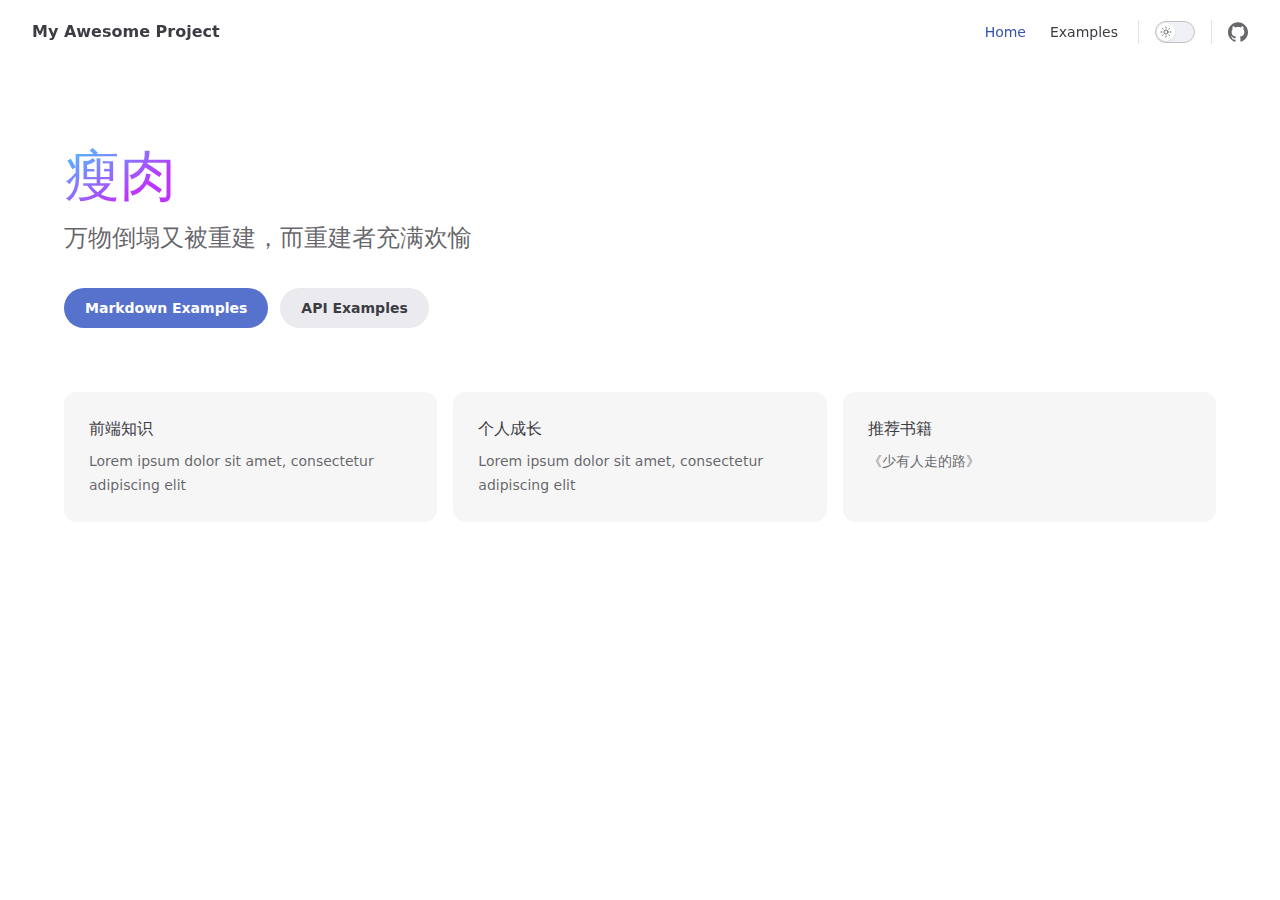
==== index.html @ 4157d7a9 "chore" ====
<!DOCTYPE html>
<html lang="en-US" dir="ltr">
  <head>
    <meta charset="utf-8">
    <meta name="viewport" content="width=device-width,initial-scale=1">
    <title>My Awesome Project</title>
    <meta name="description" content="A VitePress Site">
    <meta name="generator" content="VitePress v1.2.3">
    <link rel="preload stylesheet" href="/assets/style.tY0qKLF-.css" as="style">
    
    <script type="module" src="/assets/app.C9F_lIP5.js"></script>
    <link rel="preload" href="/assets/inter-roman-latin.Di8DUHzh.woff2" as="font" type="font/woff2" crossorigin="">
    <link rel="modulepreload" href="/assets/chunks/framework.BJ4bFU3Q.js">
    <link rel="modulepreload" href="/assets/chunks/theme.CDz6lV_q.js">
    <link rel="modulepreload" href="/assets/index.md.15vMhRlA.lean.js">
    <script id="check-dark-mode">(()=>{const e=localStorage.getItem("vitepress-theme-appearance")||"auto",a=window.matchMedia("(prefers-color-scheme: dark)").matches;(!e||e==="auto"?a:e==="dark")&&document.documentElement.classList.add("dark")})();</script>
    <script id="check-mac-os">document.documentElement.classList.toggle("mac",/Mac|iPhone|iPod|iPad/i.test(navigator.platform));</script>
  </head>
  <body>
    <div id="app"><div class="Layout" data-v-5d98c3a5><!--[--><!--]--><!--[--><span tabindex="-1" data-v-0f60ec36></span><a href="#VPContent" class="VPSkipLink visually-hidden" data-v-0f60ec36> Skip to content </a><!--]--><!----><header class="VPNav" data-v-5d98c3a5 data-v-ae24b3ad><div class="VPNavBar home top" data-v-ae24b3ad data-v-ccf7ddec><div class="wrapper" data-v-ccf7ddec><div class="container" data-v-ccf7ddec><div class="title" data-v-ccf7ddec><div class="VPNavBarTitle" data-v-ccf7ddec data-v-ab179fa1><a class="title" href="/" data-v-ab179fa1><!--[--><!--]--><!----><span data-v-ab179fa1>My Awesome Project</span><!--[--><!--]--></a></div></div><div class="content" data-v-ccf7ddec><div class="content-body" data-v-ccf7ddec><!--[--><!--]--><div class="VPNavBarSearch search" data-v-ccf7ddec><!----></div><nav aria-labelledby="main-nav-aria-label" class="VPNavBarMenu menu" data-v-ccf7ddec data-v-7f418b0f><span id="main-nav-aria-label" class="visually-hidden" data-v-7f418b0f>Main Navigation</span><!--[--><!--[--><a class="VPLink link VPNavBarMenuLink active" href="/" tabindex="0" data-v-7f418b0f data-v-9c663999><!--[--><span data-v-9c663999>Home</span><!--]--></a><!--]--><!--[--><a class="VPLink link VPNavBarMenuLink" href="/markdown-examples.html" tabindex="0" data-v-7f418b0f data-v-9c663999><!--[--><span data-v-9c663999>Examples</span><!--]--></a><!--]--><!--]--></nav><!----><div class="VPNavBarAppearance appearance" data-v-ccf7ddec data-v-e6aabb21><button class="VPSwitch VPSwitchAppearance" type="button" role="switch" title="Switch to dark theme" aria-checked="false" data-v-e6aabb21 data-v-d1f28634 data-v-1d5665e3><span class="check" data-v-1d5665e3><span class="icon" data-v-1d5665e3><!--[--><span class="vpi-sun sun" data-v-d1f28634></span><span class="vpi-moon moon" data-v-d1f28634></span><!--]--></span></span></button></div><div class="VPSocialLinks VPNavBarSocialLinks social-links" data-v-ccf7ddec data-v-0394ad82 data-v-7bc22406><!--[--><a class="VPSocialLink no-icon" href="https://github.com/vuejs/vitepress" aria-label="github" target="_blank" rel="noopener" data-v-7bc22406 data-v-eee4e7cb><span class="vpi-social-github" /></a><!--]--></div><div class="VPFlyout VPNavBarExtra extra" data-v-ccf7ddec data-v-d0bd9dde data-v-b6c34ac9><button type="button" class="button" aria-haspopup="true" aria-expanded="false" aria-label="extra navigation" data-v-b6c34ac9><span class="vpi-more-horizontal icon" data-v-b6c34ac9></span></button><div class="menu" data-v-b6c34ac9><div class="VPMenu" data-v-b6c34ac9 data-v-e7ea1737><!----><!--[--><!--[--><!----><div class="group" data-v-d0bd9dde><div class="item appearance" data-v-d0bd9dde><p class="label" data-v-d0bd9dde>Appearance</p><div class="appearance-action" data-v-d0bd9dde><button class="VPSwitch VPSwitchAppearance" type="button" role="switch" title="Switch to dark theme" aria-checked="false" data-v-d0bd9dde data-v-d1f28634 data-v-1d5665e3><span class="check" data-v-1d5665e3><span class="icon" data-v-1d5665e3><!--[--><span class="vpi-sun sun" data-v-d1f28634></span><span class="vpi-moon moon" data-v-d1f28634></span><!--]--></span></span></button></div></div></div><div class="group" data-v-d0bd9dde><div class="item social-links" data-v-d0bd9dde><div class="VPSocialLinks social-links-list" data-v-d0bd9dde data-v-7bc22406><!--[--><a class="VPSocialLink no-icon" href="https://github.com/vuejs/vitepress" aria-label="github" target="_blank" rel="noopener" data-v-7bc22406 data-v-eee4e7cb><span class="vpi-social-github" /></a><!--]--></div></div></div><!--]--><!--]--></div></div></div><!--[--><!--]--><button type="button" class="VPNavBarHamburger hamburger" aria-label="mobile navigation" aria-expanded="false" aria-controls="VPNavScreen" data-v-ccf7ddec data-v-e5dd9c1c><span class="container" data-v-e5dd9c1c><span class="top" data-v-e5dd9c1c></span><span class="middle" data-v-e5dd9c1c></span><span class="bottom" data-v-e5dd9c1c></span></span></button></div></div></div></div><div class="divider" data-v-ccf7ddec><div class="divider-line" data-v-ccf7ddec></div></div></div><!----></header><!----><!----><div class="VPContent is-home" id="VPContent" data-v-5d98c3a5 data-v-1428d186><div class="VPHome" data-v-1428d186 data-v-686f80a6><!--[--><!--]--><div class="VPHero VPHomeHero" data-v-686f80a6 data-v-303bb580><div class="container" data-v-303bb580><div class="main" data-v-303bb580><!--[--><!--]--><!--[--><h1 class="name" data-v-303bb580><span class="clip" data-v-303bb580>瘦肉</span></h1><!----><p class="tagline" data-v-303bb580>万物倒塌又被重建，而重建者充满欢愉</p><!--]--><!--[--><!--]--><div class="actions" data-v-303bb580><!--[--><div class="action" data-v-303bb580><a class="VPButton medium brand" href="/markdown-examples.html" data-v-303bb580 data-v-cad61b99>Markdown Examples</a></div><div class="action" data-v-303bb580><a class="VPButton medium alt" href="/api-examples.html" data-v-303bb580 data-v-cad61b99>API Examples</a></div><!--]--></div><!--[--><!--]--></div><!----></div></div><!--[--><!--]--><!--[--><!--]--><div class="VPFeatures VPHomeFeatures" data-v-686f80a6 data-v-a6181336><div class="container" data-v-a6181336><div class="items" data-v-a6181336><!--[--><div class="grid-3 item" data-v-a6181336><div class="VPLink no-icon VPFeature" data-v-a6181336 data-v-a3976bdc><!--[--><article class="box" data-v-a3976bdc><!----><h2 class="title" data-v-a3976bdc>前端知识</h2><p class="details" data-v-a3976bdc>Lorem ipsum dolor sit amet, consectetur adipiscing elit</p><!----></article><!--]--></div></div><div class="grid-3 item" data-v-a6181336><div class="VPLink no-icon VPFeature" data-v-a6181336 data-v-a3976bdc><!--[--><article class="box" data-v-a3976bdc><!----><h2 class="title" data-v-a3976bdc>个人成长</h2><p class="details" data-v-a3976bdc>Lorem ipsum dolor sit amet, consectetur adipiscing elit</p><!----></article><!--]--></div></div><div class="grid-3 item" data-v-a6181336><div class="VPLink no-icon VPFeature" data-v-a6181336 data-v-a3976bdc><!--[--><article class="box" data-v-a3976bdc><!----><h2 class="title" data-v-a3976bdc>推荐书籍</h2><p class="details" data-v-a3976bdc>《少有人走的路》</p><!----></article><!--]--></div></div><!--]--></div></div></div><!--[--><!--]--><div class="vp-doc container" style="" data-v-686f80a6 data-v-8e2d4988><!--[--><div style="position:relative;" data-v-686f80a6><div></div></div><!--]--></div></div></div><!----><!--[--><!--]--></div></div>
    <script>window.__VP_HASH_MAP__=JSON.parse("{\"index.md\":\"15vMhRlA\",\"markdown-examples.md\":\"Dee8dric\",\"api-examples.md\":\"D3LwiY7y\"}");window.__VP_SITE_DATA__=JSON.parse("{\"lang\":\"en-US\",\"dir\":\"ltr\",\"title\":\"My Awesome Project\",\"description\":\"A VitePress Site\",\"base\":\"/\",\"head\":[],\"router\":{\"prefetchLinks\":true},\"appearance\":true,\"themeConfig\":{\"nav\":[{\"text\":\"Home\",\"link\":\"/\"},{\"text\":\"Examples\",\"link\":\"/markdown-examples\"}],\"sidebar\":[{\"text\":\"Examples\",\"items\":[{\"text\":\"Markdown Examples\",\"link\":\"/markdown-examples\"},{\"text\":\"Runtime API Examples\",\"link\":\"/api-examples\"}]}],\"socialLinks\":[{\"icon\":\"github\",\"link\":\"https://github.com/vuejs/vitepress\"}]},\"locales\":{},\"scrollOffset\":134,\"cleanUrls\":false}");</script>
    
  </body>
</html>
---- assets/style.tY0qKLF-.css ----
@font-face{font-family:Inter;font-style:normal;font-weight:100 900;font-display:swap;src:url(/assets/inter-roman-cyrillic-ext.BBPuwvHQ.woff2) format("woff2");unicode-range:U+0460-052F,U+1C80-1C88,U+20B4,U+2DE0-2DFF,U+A640-A69F,U+FE2E-FE2F}@font-face{font-family:Inter;font-style:normal;font-weight:100 900;font-display:swap;src:url(/assets/inter-roman-cyrillic.C5lxZ8CY.woff2) format("woff2");unicode-range:U+0301,U+0400-045F,U+0490-0491,U+04B0-04B1,U+2116}@font-face{font-family:Inter;font-style:normal;font-weight:100 900;font-display:swap;src:url(/assets/inter-roman-greek-ext.CqjqNYQ-.woff2) format("woff2");unicode-range:U+1F00-1FFF}@font-face{font-family:Inter;font-style:normal;font-weight:100 900;font-display:swap;src:url(/assets/inter-roman-greek.BBVDIX6e.woff2) format("woff2");unicode-range:U+0370-0377,U+037A-037F,U+0384-038A,U+038C,U+038E-03A1,U+03A3-03FF}@font-face{font-family:Inter;font-style:normal;font-weight:100 900;font-display:swap;src:url(/assets/inter-roman-vietnamese.BjW4sHH5.woff2) format("woff2");unicode-range:U+0102-0103,U+0110-0111,U+0128-0129,U+0168-0169,U+01A0-01A1,U+01AF-01B0,U+0300-0301,U+0303-0304,U+0308-0309,U+0323,U+0329,U+1EA0-1EF9,U+20AB}@font-face{font-family:Inter;font-style:normal;font-weight:100 900;font-display:swap;src:url(/assets/inter-roman-latin-ext.4ZJIpNVo.woff2) format("woff2");unicode-range:U+0100-02AF,U+0304,U+0308,U+0329,U+1E00-1E9F,U+1EF2-1EFF,U+2020,U+20A0-20AB,U+20AD-20C0,U+2113,U+2C60-2C7F,U+A720-A7FF}@font-face{font-family:Inter;font-style:normal;font-weight:100 900;font-display:swap;src:url(/assets/inter-roman-latin.Di8DUHzh.woff2) format("woff2");unicode-range:U+0000-00FF,U+0131,U+0152-0153,U+02BB-02BC,U+02C6,U+02DA,U+02DC,U+0304,U+0308,U+0329,U+2000-206F,U+2074,U+20AC,U+2122,U+2191,U+2193,U+2212,U+2215,U+FEFF,U+FFFD}@font-face{font-family:Inter;font-style:italic;font-weight:100 900;font-display:swap;src:url(/assets/inter-italic-cyrillic-ext.r48I6akx.woff2) format("woff2");unicode-range:U+0460-052F,U+1C80-1C88,U+20B4,U+2DE0-2DFF,U+A640-A69F,U+FE2E-FE2F}@font-face{font-family:Inter;font-style:italic;font-weight:100 900;font-display:swap;src:url(/assets/inter-italic-cyrillic.By2_1cv3.woff2) format("woff2");unicode-range:U+0301,U+0400-045F,U+0490-0491,U+04B0-04B1,U+2116}@font-face{font-family:Inter;font-style:italic;font-weight:100 900;font-display:swap;src:url(/assets/inter-italic-greek-ext.1u6EdAuj.woff2) format("woff2");unicode-range:U+1F00-1FFF}@font-face{font-family:Inter;font-style:italic;font-weight:100 900;font-display:swap;src:url(/assets/inter-italic-greek.DJ8dCoTZ.woff2) format("woff2");unicode-range:U+0370-0377,U+037A-037F,U+0384-038A,U+038C,U+038E-03A1,U+03A3-03FF}@font-face{font-family:Inter;font-style:italic;font-weight:100 900;font-display:swap;src:url(/assets/inter-italic-vietnamese.BSbpV94h.woff2) format("woff2");unicode-range:U+0102-0103,U+0110-0111,U+0128-0129,U+0168-0169,U+01A0-01A1,U+01AF-01B0,U+0300-0301,U+0303-0304,U+0308-0309,U+0323,U+0329,U+1EA0-1EF9,U+20AB}@font-face{font-family:Inter;font-style:italic;font-weight:100 900;font-display:swap;src:url(/assets/inter-italic-latin-ext.CN1xVJS-.woff2) format("woff2");unicode-range:U+0100-02AF,U+0304,U+0308,U+0329,U+1E00-1E9F,U+1EF2-1EFF,U+2020,U+20A0-20AB,U+20AD-20C0,U+2113,U+2C60-2C7F,U+A720-A7FF}@font-face{font-family:Inter;font-style:italic;font-weight:100 900;font-display:swap;src:url(/assets/inter-italic-latin.C2AdPX0b.woff2) format("woff2");unicode-range:U+0000-00FF,U+0131,U+0152-0153,U+02BB-02BC,U+02C6,U+02DA,U+02DC,U+0304,U+0308,U+0329,U+2000-206F,U+2074,U+20AC,U+2122,U+2191,U+2193,U+2212,U+2215,U+FEFF,U+FFFD}@font-face{font-family:Punctuation SC;font-weight:400;src:local("PingFang SC Regular"),local("Noto Sans CJK SC"),local("Microsoft YaHei");unicode-range:U+201C,U+201D,U+2018,U+2019,U+2E3A,U+2014,U+2013,U+2026,U+00B7,U+007E,U+002F}@font-face{font-family:Punctuation SC;font-weight:500;src:local("PingFang SC Medium"),local("Noto Sans CJK SC"),local("Microsoft YaHei");unicode-range:U+201C,U+201D,U+2018,U+2019,U+2E3A,U+2014,U+2013,U+2026,U+00B7,U+007E,U+002F}@font-face{font-family:Punctuation SC;font-weight:600;src:local("PingFang SC Semibold"),local("Noto Sans CJK SC Bold"),local("Microsoft YaHei Bold");unicode-range:U+201C,U+201D,U+2018,U+2019,U+2E3A,U+2014,U+2013,U+2026,U+00B7,U+007E,U+002F}@font-face{font-family:Punctuation SC;font-weight:700;src:local("PingFang SC Semibold"),local("Noto Sans CJK SC Bold"),local("Microsoft YaHei Bold");unicode-range:U+201C,U+201D,U+2018,U+2019,U+2E3A,U+2014,U+2013,U+2026,U+00B7,U+007E,U+002F}:root{--vp-c-white: #ffffff;--vp-c-black: #000000;--vp-c-neutral: var(--vp-c-black);--vp-c-neutral-inverse: var(--vp-c-white)}.dark{--vp-c-neutral: var(--vp-c-white);--vp-c-neutral-inverse: var(--vp-c-black)}:root{--vp-c-gray-1: #dddde3;--vp-c-gray-2: #e4e4e9;--vp-c-gray-3: #ebebef;--vp-c-gray-soft: rgba(142, 150, 170, .14);--vp-c-indigo-1: #3451b2;--vp-c-indigo-2: #3a5ccc;--vp-c-indigo-3: #5672cd;--vp-c-indigo-soft: rgba(100, 108, 255, .14);--vp-c-purple-1: #6f42c1;--vp-c-purple-2: #7e4cc9;--vp-c-purple-3: #8e5cd9;--vp-c-purple-soft: rgba(159, 122, 234, .14);--vp-c-green-1: #18794e;--vp-c-green-2: #299764;--vp-c-green-3: #30a46c;--vp-c-green-soft: rgba(16, 185, 129, .14);--vp-c-yellow-1: #915930;--vp-c-yellow-2: #946300;--vp-c-yellow-3: #9f6a00;--vp-c-yellow-soft: rgba(234, 179, 8, .14);--vp-c-red-1: #b8272c;--vp-c-red-2: #d5393e;--vp-c-red-3: #e0575b;--vp-c-red-soft: rgba(244, 63, 94, .14);--vp-c-sponsor: #db2777}.dark{--vp-c-gray-1: #515c67;--vp-c-gray-2: #414853;--vp-c-gray-3: #32363f;--vp-c-gray-soft: rgba(101, 117, 133, .16);--vp-c-indigo-1: #a8b1ff;--vp-c-indigo-2: #5c73e7;--vp-c-indigo-3: #3e63dd;--vp-c-indigo-soft: rgba(100, 108, 255, .16);--vp-c-purple-1: #c8abfa;--vp-c-purple-2: #a879e6;--vp-c-purple-3: #8e5cd9;--vp-c-purple-soft: rgba(159, 122, 234, .16);--vp-c-green-1: #3dd68c;--vp-c-green-2: #30a46c;--vp-c-green-3: #298459;--vp-c-green-soft: rgba(16, 185, 129, .16);--vp-c-yellow-1: #f9b44e;--vp-c-yellow-2: #da8b17;--vp-c-yellow-3: #a46a0a;--vp-c-yellow-soft: rgba(234, 179, 8, .16);--vp-c-red-1: #f66f81;--vp-c-red-2: #f14158;--vp-c-red-3: #b62a3c;--vp-c-red-soft: rgba(244, 63, 94, .16)}:root{--vp-c-bg: #ffffff;--vp-c-bg-alt: #f6f6f7;--vp-c-bg-elv: #ffffff;--vp-c-bg-soft: #f6f6f7}.dark{--vp-c-bg: #1b1b1f;--vp-c-bg-alt: #161618;--vp-c-bg-elv: #202127;--vp-c-bg-soft: #202127}:root{--vp-c-border: #c2c2c4;--vp-c-divider: #e2e2e3;--vp-c-gutter: #e2e2e3}.dark{--vp-c-border: #3c3f44;--vp-c-divider: #2e2e32;--vp-c-gutter: #000000}:root{--vp-c-text-1: rgba(60, 60, 67);--vp-c-text-2: rgba(60, 60, 67, .78);--vp-c-text-3: rgba(60, 60, 67, .56)}.dark{--vp-c-text-1: rgba(255, 255, 245, .86);--vp-c-text-2: rgba(235, 235, 245, .6);--vp-c-text-3: rgba(235, 235, 245, .38)}:root{--vp-c-default-1: var(--vp-c-gray-1);--vp-c-default-2: var(--vp-c-gray-2);--vp-c-default-3: var(--vp-c-gray-3);--vp-c-default-soft: var(--vp-c-gray-soft);--vp-c-brand-1: var(--vp-c-indigo-1);--vp-c-brand-2: var(--vp-c-indigo-2);--vp-c-brand-3: var(--vp-c-indigo-3);--vp-c-brand-soft: var(--vp-c-indigo-soft);--vp-c-brand: var(--vp-c-brand-1);--vp-c-tip-1: var(--vp-c-brand-1);--vp-c-tip-2: var(--vp-c-brand-2);--vp-c-tip-3: var(--vp-c-brand-3);--vp-c-tip-soft: var(--vp-c-brand-soft);--vp-c-note-1: var(--vp-c-brand-1);--vp-c-note-2: var(--vp-c-brand-2);--vp-c-note-3: var(--vp-c-brand-3);--vp-c-note-soft: var(--vp-c-brand-soft);--vp-c-success-1: var(--vp-c-green-1);--vp-c-success-2: var(--vp-c-green-2);--vp-c-success-3: var(--vp-c-green-3);--vp-c-success-soft: var(--vp-c-green-soft);--vp-c-important-1: var(--vp-c-purple-1);--vp-c-important-2: var(--vp-c-purple-2);--vp-c-important-3: var(--vp-c-purple-3);--vp-c-important-soft: var(--vp-c-purple-soft);--vp-c-warning-1: var(--vp-c-yellow-1);--vp-c-warning-2: var(--vp-c-yellow-2);--vp-c-warning-3: var(--vp-c-yellow-3);--vp-c-warning-soft: var(--vp-c-yellow-soft);--vp-c-danger-1: var(--vp-c-red-1);--vp-c-danger-2: var(--vp-c-red-2);--vp-c-danger-3: var(--vp-c-red-3);--vp-c-danger-soft: var(--vp-c-red-soft);--vp-c-caution-1: var(--vp-c-red-1);--vp-c-caution-2: var(--vp-c-red-2);--vp-c-caution-3: var(--vp-c-red-3);--vp-c-caution-soft: var(--vp-c-red-soft)}:root{--vp-font-family-base: "Inter", ui-sans-serif, system-ui, sans-serif, "Apple Color Emoji", "Segoe UI Emoji", "Segoe UI Symbol", "Noto Color Emoji";--vp-font-family-mono: ui-monospace, "Menlo", "Monaco", "Consolas", "Liberation Mono", "Courier New", monospace;font-optical-sizing:auto}:root:where(:lang(zh)){--vp-font-family-base: "Punctuation SC", "Inter", ui-sans-serif, system-ui, "PingFang SC", "Noto Sans CJK SC", "Noto Sans SC", "Heiti SC", "Microsoft YaHei", "DengXian", sans-serif, "Apple Color Emoji", "Segoe UI Emoji", "Segoe UI Symbol", "Noto Color Emoji"}:root{--vp-shadow-1: 0 1px 2px rgba(0, 0, 0, .04), 0 1px 2px rgba(0, 0, 0, .06);--vp-shadow-2: 0 3px 12px rgba(0, 0, 0, .07), 0 1px 4px rgba(0, 0, 0, .07);--vp-shadow-3: 0 12px 32px rgba(0, 0, 0, .1), 0 2px 6px rgba(0, 0, 0, .08);--vp-shadow-4: 0 14px 44px rgba(0, 0, 0, .12), 0 3px 9px rgba(0, 0, 0, .12);--vp-shadow-5: 0 18px 56px rgba(0, 0, 0, .16), 0 4px 12px rgba(0, 0, 0, .16)}:root{--vp-z-index-footer: 10;--vp-z-index-local-nav: 20;--vp-z-index-nav: 30;--vp-z-index-layout-top: 40;--vp-z-index-backdrop: 50;--vp-z-index-sidebar: 60}@media (min-width: 960px){:root{--vp-z-index-sidebar: 25}}:root{--vp-layout-max-width: 1440px}:root{--vp-header-anchor-symbol: "#"}:root{--vp-code-line-height: 1.7;--vp-code-font-size: .875em;--vp-code-color: var(--vp-c-brand-1);--vp-code-link-color: var(--vp-c-brand-1);--vp-code-link-hover-color: var(--vp-c-brand-2);--vp-code-bg: var(--vp-c-default-soft);--vp-code-block-color: var(--vp-c-text-2);--vp-code-block-bg: var(--vp-c-bg-alt);--vp-code-block-divider-color: var(--vp-c-gutter);--vp-code-lang-color: var(--vp-c-text-3);--vp-code-line-highlight-color: var(--vp-c-default-soft);--vp-code-line-number-color: var(--vp-c-text-3);--vp-code-line-diff-add-color: var(--vp-c-success-soft);--vp-code-line-diff-add-symbol-color: var(--vp-c-success-1);--vp-code-line-diff-remove-color: var(--vp-c-danger-soft);--vp-code-line-diff-remove-symbol-color: var(--vp-c-danger-1);--vp-code-line-warning-color: var(--vp-c-warning-soft);--vp-code-line-error-color: var(--vp-c-danger-soft);--vp-code-copy-code-border-color: var(--vp-c-divider);--vp-code-copy-code-bg: var(--vp-c-bg-soft);--vp-code-copy-code-hover-border-color: var(--vp-c-divider);--vp-code-copy-code-hover-bg: var(--vp-c-bg);--vp-code-copy-code-active-text: var(--vp-c-text-2);--vp-code-copy-copied-text-content: "Copied";--vp-code-tab-divider: var(--vp-code-block-divider-color);--vp-code-tab-text-color: var(--vp-c-text-2);--vp-code-tab-bg: var(--vp-code-block-bg);--vp-code-tab-hover-text-color: var(--vp-c-text-1);--vp-code-tab-active-text-color: var(--vp-c-text-1);--vp-code-tab-active-bar-color: var(--vp-c-brand-1)}:root{--vp-button-brand-border: transparent;--vp-button-brand-text: var(--vp-c-white);--vp-button-brand-bg: var(--vp-c-brand-3);--vp-button-brand-hover-border: transparent;--vp-button-brand-hover-text: var(--vp-c-white);--vp-button-brand-hover-bg: var(--vp-c-brand-2);--vp-button-brand-active-border: transparent;--vp-button-brand-active-text: var(--vp-c-white);--vp-button-brand-active-bg: var(--vp-c-brand-1);--vp-button-alt-border: transparent;--vp-button-alt-text: var(--vp-c-text-1);--vp-button-alt-bg: var(--vp-c-default-3);--vp-button-alt-hover-border: transparent;--vp-button-alt-hover-text: var(--vp-c-text-1);--vp-button-alt-hover-bg: var(--vp-c-default-2);--vp-button-alt-active-border: transparent;--vp-button-alt-active-text: var(--vp-c-text-1);--vp-button-alt-active-bg: var(--vp-c-default-1);--vp-button-sponsor-border: var(--vp-c-text-2);--vp-button-sponsor-text: var(--vp-c-text-2);--vp-button-sponsor-bg: transparent;--vp-button-sponsor-hover-border: var(--vp-c-sponsor);--vp-button-sponsor-hover-text: var(--vp-c-sponsor);--vp-button-sponsor-hover-bg: transparent;--vp-button-sponsor-active-border: var(--vp-c-sponsor);--vp-button-sponsor-active-text: var(--vp-c-sponsor);--vp-button-sponsor-active-bg: transparent}:root{--vp-custom-block-font-size: 14px;--vp-custom-block-code-font-size: 13px;--vp-custom-block-info-border: transparent;--vp-custom-block-info-text: var(--vp-c-text-1);--vp-custom-block-info-bg: var(--vp-c-default-soft);--vp-custom-block-info-code-bg: var(--vp-c-default-soft);--vp-custom-block-note-border: transparent;--vp-custom-block-note-text: var(--vp-c-text-1);--vp-custom-block-note-bg: var(--vp-c-default-soft);--vp-custom-block-note-code-bg: var(--vp-c-default-soft);--vp-custom-block-tip-border: transparent;--vp-custom-block-tip-text: var(--vp-c-text-1);--vp-custom-block-tip-bg: var(--vp-c-tip-soft);--vp-custom-block-tip-code-bg: var(--vp-c-tip-soft);--vp-custom-block-important-border: transparent;--vp-custom-block-important-text: var(--vp-c-text-1);--vp-custom-block-important-bg: var(--vp-c-important-soft);--vp-custom-block-important-code-bg: var(--vp-c-important-soft);--vp-custom-block-warning-border: transparent;--vp-custom-block-warning-text: var(--vp-c-text-1);--vp-custom-block-warning-bg: var(--vp-c-warning-soft);--vp-custom-block-warning-code-bg: var(--vp-c-warning-soft);--vp-custom-block-danger-border: transparent;--vp-custom-block-danger-text: var(--vp-c-text-1);--vp-custom-block-danger-bg: var(--vp-c-danger-soft);--vp-custom-block-danger-code-bg: var(--vp-c-danger-soft);--vp-custom-block-caution-border: transparent;--vp-custom-block-caution-text: var(--vp-c-text-1);--vp-custom-block-caution-bg: var(--vp-c-caution-soft);--vp-custom-block-caution-code-bg: var(--vp-c-caution-soft);--vp-custom-block-details-border: var(--vp-custom-block-info-border);--vp-custom-block-details-text: var(--vp-custom-block-info-text);--vp-custom-block-details-bg: var(--vp-custom-block-info-bg);--vp-custom-block-details-code-bg: var(--vp-custom-block-info-code-bg)}:root{--vp-input-border-color: var(--vp-c-border);--vp-input-bg-color: var(--vp-c-bg-alt);--vp-input-switch-bg-color: var(--vp-c-default-soft)}:root{--vp-nav-height: 64px;--vp-nav-bg-color: var(--vp-c-bg);--vp-nav-screen-bg-color: var(--vp-c-bg);--vp-nav-logo-height: 24px}.hide-nav{--vp-nav-height: 0px}.hide-nav .VPSidebar{--vp-nav-height: 22px}:root{--vp-local-nav-bg-color: var(--vp-c-bg)}:root{--vp-sidebar-width: 272px;--vp-sidebar-bg-color: var(--vp-c-bg-alt)}:root{--vp-backdrop-bg-color: rgba(0, 0, 0, .6)}:root{--vp-home-hero-name-color: var(--vp-c-brand-1);--vp-home-hero-name-background: transparent;--vp-home-hero-image-background-image: none;--vp-home-hero-image-filter: none}:root{--vp-badge-info-border: transparent;--vp-badge-info-text: var(--vp-c-text-2);--vp-badge-info-bg: var(--vp-c-default-soft);--vp-badge-tip-border: transparent;--vp-badge-tip-text: var(--vp-c-tip-1);--vp-badge-tip-bg: var(--vp-c-tip-soft);--vp-badge-warning-border: transparent;--vp-badge-warning-text: var(--vp-c-warning-1);--vp-badge-warning-bg: var(--vp-c-warning-soft);--vp-badge-danger-border: transparent;--vp-badge-danger-text: var(--vp-c-danger-1);--vp-badge-danger-bg: var(--vp-c-danger-soft)}:root{--vp-carbon-ads-text-color: var(--vp-c-text-1);--vp-carbon-ads-poweredby-color: var(--vp-c-text-2);--vp-carbon-ads-bg-color: var(--vp-c-bg-soft);--vp-carbon-ads-hover-text-color: var(--vp-c-brand-1);--vp-carbon-ads-hover-poweredby-color: var(--vp-c-text-1)}:root{--vp-local-search-bg: var(--vp-c-bg);--vp-local-search-result-bg: var(--vp-c-bg);--vp-local-search-result-border: var(--vp-c-divider);--vp-local-search-result-selected-bg: var(--vp-c-bg);--vp-local-search-result-selected-border: var(--vp-c-brand-1);--vp-local-search-highlight-bg: var(--vp-c-brand-1);--vp-local-search-highlight-text: var(--vp-c-neutral-inverse)}@media (prefers-reduced-motion: reduce){*,:before,:after{animation-delay:-1ms!important;animation-duration:1ms!important;animation-iteration-count:1!important;background-attachment:initial!important;scroll-behavior:auto!important;transition-duration:0s!important;transition-delay:0s!important}}*,:before,:after{box-sizing:border-box}html{line-height:1.4;font-size:16px;-webkit-text-size-adjust:100%}html.dark{color-scheme:dark}body{margin:0;width:100%;min-width:320px;min-height:100vh;line-height:24px;font-family:var(--vp-font-family-base);font-size:16px;font-weight:400;color:var(--vp-c-text-1);background-color:var(--vp-c-bg);font-synthesis:style;text-rendering:optimizeLegibility;-webkit-font-smoothing:antialiased;-moz-osx-font-smoothing:grayscale}main{display:block}h1,h2,h3,h4,h5,h6{margin:0;line-height:24px;font-size:16px;font-weight:400}p{margin:0}strong,b{font-weight:600}a,area,button,[role=button],input,label,select,summary,textarea{touch-action:manipulation}a{color:inherit;text-decoration:inherit}ol,ul{list-style:none;margin:0;padding:0}blockquote{margin:0}pre,code,kbd,samp{font-family:var(--vp-font-family-mono)}img,svg,video,canvas,audio,iframe,embed,object{display:block}figure{margin:0}img,video{max-width:100%;height:auto}button,input,optgroup,select,textarea{border:0;padding:0;line-height:inherit;color:inherit}button{padding:0;font-family:inherit;background-color:transparent;background-image:none}button:enabled,[role=button]:enabled{cursor:pointer}button:focus,button:focus-visible{outline:1px dotted;outline:4px auto -webkit-focus-ring-color}button:focus:not(:focus-visible){outline:none!important}input:focus,textarea:focus,select:focus{outline:none}table{border-collapse:collapse}input{background-color:transparent}input:-ms-input-placeholder,textarea:-ms-input-placeholder{color:var(--vp-c-text-3)}input::-ms-input-placeholder,textarea::-ms-input-placeholder{color:var(--vp-c-text-3)}input::placeholder,textarea::placeholder{color:var(--vp-c-text-3)}input::-webkit-outer-spin-button,input::-webkit-inner-spin-button{-webkit-appearance:none;margin:0}input[type=number]{-moz-appearance:textfield}textarea{resize:vertical}select{-webkit-appearance:none}fieldset{margin:0;padding:0}h1,h2,h3,h4,h5,h6,li,p{overflow-wrap:break-word}vite-error-overlay{z-index:9999}mjx-container{overflow-x:auto}mjx-container>svg{display:inline-block;margin:auto}[class^=vpi-],[class*=" vpi-"],.vp-icon{width:1em;height:1em}[class^=vpi-].bg,[class*=" vpi-"].bg,.vp-icon.bg{background-size:100% 100%;background-color:transparent}[class^=vpi-]:not(.bg),[class*=" vpi-"]:not(.bg),.vp-icon:not(.bg){-webkit-mask:var(--icon) no-repeat;mask:var(--icon) no-repeat;-webkit-mask-size:100% 100%;mask-size:100% 100%;background-color:currentColor;color:inherit}.vpi-align-left{--icon: url("data:image/svg+xml,%3Csvg xmlns='http://www.w3.org/2000/svg' fill='none' stroke='currentColor' stroke-linecap='round' stroke-linejoin='round' stroke-width='2' viewBox='0 0 24 24'%3E%3Cpath d='M21 6H3M15 12H3M17 18H3'/%3E%3C/svg%3E")}.vpi-arrow-right,.vpi-arrow-down,.vpi-arrow-left,.vpi-arrow-up{--icon: url("data:image/svg+xml,%3Csvg xmlns='http://www.w3.org/2000/svg' fill='none' stroke='currentColor' stroke-linecap='round' stroke-linejoin='round' stroke-width='2' viewBox='0 0 24 24'%3E%3Cpath d='M5 12h14M12 5l7 7-7 7'/%3E%3C/svg%3E")}.vpi-chevron-right,.vpi-chevron-down,.vpi-chevron-left,.vpi-chevron-up{--icon: url("data:image/svg+xml,%3Csvg xmlns='http://www.w3.org/2000/svg' fill='none' stroke='currentColor' stroke-linecap='round' stroke-linejoin='round' stroke-width='2' viewBox='0 0 24 24'%3E%3Cpath d='m9 18 6-6-6-6'/%3E%3C/svg%3E")}.vpi-chevron-down,.vpi-arrow-down{transform:rotate(90deg)}.vpi-chevron-left,.vpi-arrow-left{transform:rotate(180deg)}.vpi-chevron-up,.vpi-arrow-up{transform:rotate(-90deg)}.vpi-square-pen{--icon: url("data:image/svg+xml,%3Csvg xmlns='http://www.w3.org/2000/svg' fill='none' stroke='currentColor' stroke-linecap='round' stroke-linejoin='round' stroke-width='2' viewBox='0 0 24 24'%3E%3Cpath d='M12 3H5a2 2 0 0 0-2 2v14a2 2 0 0 0 2 2h14a2 2 0 0 0 2-2v-7'/%3E%3Cpath d='M18.375 2.625a2.121 2.121 0 1 1 3 3L12 15l-4 1 1-4Z'/%3E%3C/svg%3E")}.vpi-plus{--icon: url("data:image/svg+xml,%3Csvg xmlns='http://www.w3.org/2000/svg' fill='none' stroke='currentColor' stroke-linecap='round' stroke-linejoin='round' stroke-width='2' viewBox='0 0 24 24'%3E%3Cpath d='M5 12h14M12 5v14'/%3E%3C/svg%3E")}.vpi-sun{--icon: url("data:image/svg+xml,%3Csvg xmlns='http://www.w3.org/2000/svg' fill='none' stroke='currentColor' stroke-linecap='round' stroke-linejoin='round' stroke-width='2' viewBox='0 0 24 24'%3E%3Ccircle cx='12' cy='12' r='4'/%3E%3Cpath d='M12 2v2M12 20v2M4.93 4.93l1.41 1.41M17.66 17.66l1.41 1.41M2 12h2M20 12h2M6.34 17.66l-1.41 1.41M19.07 4.93l-1.41 1.41'/%3E%3C/svg%3E")}.vpi-moon{--icon: url("data:image/svg+xml,%3Csvg xmlns='http://www.w3.org/2000/svg' fill='none' stroke='currentColor' stroke-linecap='round' stroke-linejoin='round' stroke-width='2' viewBox='0 0 24 24'%3E%3Cpath d='M12 3a6 6 0 0 0 9 9 9 9 0 1 1-9-9Z'/%3E%3C/svg%3E")}.vpi-more-horizontal{--icon: url("data:image/svg+xml,%3Csvg xmlns='http://www.w3.org/2000/svg' fill='none' stroke='currentColor' stroke-linecap='round' stroke-linejoin='round' stroke-width='2' viewBox='0 0 24 24'%3E%3Ccircle cx='12' cy='12' r='1'/%3E%3Ccircle cx='19' cy='12' r='1'/%3E%3Ccircle cx='5' cy='12' r='1'/%3E%3C/svg%3E")}.vpi-languages{--icon: url("data:image/svg+xml,%3Csvg xmlns='http://www.w3.org/2000/svg' fill='none' stroke='currentColor' stroke-linecap='round' stroke-linejoin='round' stroke-width='2' viewBox='0 0 24 24'%3E%3Cpath d='m5 8 6 6M4 14l6-6 2-3M2 5h12M7 2h1M22 22l-5-10-5 10M14 18h6'/%3E%3C/svg%3E")}.vpi-heart{--icon: url("data:image/svg+xml,%3Csvg xmlns='http://www.w3.org/2000/svg' fill='none' stroke='currentColor' stroke-linecap='round' stroke-linejoin='round' stroke-width='2' viewBox='0 0 24 24'%3E%3Cpath d='M19 14c1.49-1.46 3-3.21 3-5.5A5.5 5.5 0 0 0 16.5 3c-1.76 0-3 .5-4.5 2-1.5-1.5-2.74-2-4.5-2A5.5 5.5 0 0 0 2 8.5c0 2.3 1.5 4.05 3 5.5l7 7Z'/%3E%3C/svg%3E")}.vpi-search{--icon: url("data:image/svg+xml,%3Csvg xmlns='http://www.w3.org/2000/svg' fill='none' stroke='currentColor' stroke-linecap='round' stroke-linejoin='round' stroke-width='2' viewBox='0 0 24 24'%3E%3Ccircle cx='11' cy='11' r='8'/%3E%3Cpath d='m21 21-4.3-4.3'/%3E%3C/svg%3E")}.vpi-layout-list{--icon: url("data:image/svg+xml,%3Csvg xmlns='http://www.w3.org/2000/svg' fill='none' stroke='currentColor' stroke-linecap='round' stroke-linejoin='round' stroke-width='2' viewBox='0 0 24 24'%3E%3Crect width='7' height='7' x='3' y='3' rx='1'/%3E%3Crect width='7' height='7' x='3' y='14' rx='1'/%3E%3Cpath d='M14 4h7M14 9h7M14 15h7M14 20h7'/%3E%3C/svg%3E")}.vpi-delete{--icon: url("data:image/svg+xml,%3Csvg xmlns='http://www.w3.org/2000/svg' fill='none' stroke='currentColor' stroke-linecap='round' stroke-linejoin='round' stroke-width='2' viewBox='0 0 24 24'%3E%3Cpath d='M20 5H9l-7 7 7 7h11a2 2 0 0 0 2-2V7a2 2 0 0 0-2-2ZM18 9l-6 6M12 9l6 6'/%3E%3C/svg%3E")}.vpi-corner-down-left{--icon: url("data:image/svg+xml,%3Csvg xmlns='http://www.w3.org/2000/svg' fill='none' stroke='currentColor' stroke-linecap='round' stroke-linejoin='round' stroke-width='2' viewBox='0 0 24 24'%3E%3Cpath d='m9 10-5 5 5 5'/%3E%3Cpath d='M20 4v7a4 4 0 0 1-4 4H4'/%3E%3C/svg%3E")}:root{--vp-icon-copy: url("data:image/svg+xml,%3Csvg xmlns='http://www.w3.org/2000/svg' fill='none' stroke='rgba(128,128,128,1)' stroke-linecap='round' stroke-linejoin='round' stroke-width='2' viewBox='0 0 24 24'%3E%3Crect width='8' height='4' x='8' y='2' rx='1' ry='1'/%3E%3Cpath d='M16 4h2a2 2 0 0 1 2 2v14a2 2 0 0 1-2 2H6a2 2 0 0 1-2-2V6a2 2 0 0 1 2-2h2'/%3E%3C/svg%3E");--vp-icon-copied: url("data:image/svg+xml,%3Csvg xmlns='http://www.w3.org/2000/svg' fill='none' stroke='rgba(128,128,128,1)' stroke-linecap='round' stroke-linejoin='round' stroke-width='2' viewBox='0 0 24 24'%3E%3Crect width='8' height='4' x='8' y='2' rx='1' ry='1'/%3E%3Cpath d='M16 4h2a2 2 0 0 1 2 2v14a2 2 0 0 1-2 2H6a2 2 0 0 1-2-2V6a2 2 0 0 1 2-2h2'/%3E%3Cpath d='m9 14 2 2 4-4'/%3E%3C/svg%3E")}.vpi-social-discord{--icon: url("data:image/svg+xml,%3Csvg xmlns='http://www.w3.org/2000/svg' viewBox='0 0 24 24'%3E%3Cpath d='M20.317 4.37a19.791 19.791 0 0 0-4.885-1.515.074.074 0 0 0-.079.037c-.21.375-.444.864-.608 1.25a18.27 18.27 0 0 0-5.487 0 12.64 12.64 0 0 0-.617-1.25.077.077 0 0 0-.079-.037A19.736 19.736 0 0 0 3.677 4.37a.07.07 0 0 0-.032.027C.533 9.046-.32 13.58.099 18.057a.082.082 0 0 0 .031.057 19.9 19.9 0 0 0 5.993 3.03.078.078 0 0 0 .084-.028c.462-.63.874-1.295 1.226-1.994a.076.076 0 0 0-.041-.106 13.107 13.107 0 0 1-1.872-.892.077.077 0 0 1-.008-.128 10.2 10.2 0 0 0 .372-.292.074.074 0 0 1 .077-.01c3.928 1.793 8.18 1.793 12.062 0a.074.074 0 0 1 .078.01c.12.098.246.198.373.292a.077.077 0 0 1-.006.127 12.299 12.299 0 0 1-1.873.892.077.077 0 0 0-.041.107c.36.698.772 1.362 1.225 1.993a.076.076 0 0 0 .084.028 19.839 19.839 0 0 0 6.002-3.03.077.077 0 0 0 .032-.054c.5-5.177-.838-9.674-3.549-13.66a.061.061 0 0 0-.031-.03zM8.02 15.33c-1.183 0-2.157-1.085-2.157-2.419 0-1.333.956-2.419 2.157-2.419 1.21 0 2.176 1.096 2.157 2.42 0 1.333-.956 2.418-2.157 2.418zm7.975 0c-1.183 0-2.157-1.085-2.157-2.419 0-1.333.955-2.419 2.157-2.419 1.21 0 2.176 1.096 2.157 2.42 0 1.333-.946 2.418-2.157 2.418Z'/%3E%3C/svg%3E")}.vpi-social-facebook{--icon: url("data:image/svg+xml,%3Csvg xmlns='http://www.w3.org/2000/svg' viewBox='0 0 24 24'%3E%3Cpath d='M9.101 23.691v-7.98H6.627v-3.667h2.474v-1.58c0-4.085 1.848-5.978 5.858-5.978.401 0 .955.042 1.468.103a8.68 8.68 0 0 1 1.141.195v3.325a8.623 8.623 0 0 0-.653-.036 26.805 26.805 0 0 0-.733-.009c-.707 0-1.259.096-1.675.309a1.686 1.686 0 0 0-.679.622c-.258.42-.374.995-.374 1.752v1.297h3.919l-.386 2.103-.287 1.564h-3.246v8.245C19.396 23.238 24 18.179 24 12.044c0-6.627-5.373-12-12-12s-12 5.373-12 12c0 5.628 3.874 10.35 9.101 11.647Z'/%3E%3C/svg%3E")}.vpi-social-github{--icon: url("data:image/svg+xml,%3Csvg xmlns='http://www.w3.org/2000/svg' viewBox='0 0 24 24'%3E%3Cpath d='M12 .297c-6.63 0-12 5.373-12 12 0 5.303 3.438 9.8 8.205 11.385.6.113.82-.258.82-.577 0-.285-.01-1.04-.015-2.04-3.338.724-4.042-1.61-4.042-1.61C4.422 18.07 3.633 17.7 3.633 17.7c-1.087-.744.084-.729.084-.729 1.205.084 1.838 1.236 1.838 1.236 1.07 1.835 2.809 1.305 3.495.998.108-.776.417-1.305.76-1.605-2.665-.3-5.466-1.332-5.466-5.93 0-1.31.465-2.38 1.235-3.22-.135-.303-.54-1.523.105-3.176 0 0 1.005-.322 3.3 1.23.96-.267 1.98-.399 3-.405 1.02.006 2.04.138 3 .405 2.28-1.552 3.285-1.23 3.285-1.23.645 1.653.24 2.873.12 3.176.765.84 1.23 1.91 1.23 3.22 0 4.61-2.805 5.625-5.475 5.92.42.36.81 1.096.81 2.22 0 1.606-.015 2.896-.015 3.286 0 .315.21.69.825.57C20.565 22.092 24 17.592 24 12.297c0-6.627-5.373-12-12-12'/%3E%3C/svg%3E")}.vpi-social-instagram{--icon: url("data:image/svg+xml,%3Csvg xmlns='http://www.w3.org/2000/svg' viewBox='0 0 24 24'%3E%3Cpath d='M7.03.084c-1.277.06-2.149.264-2.91.563a5.874 5.874 0 0 0-2.124 1.388 5.878 5.878 0 0 0-1.38 2.127C.321 4.926.12 5.8.064 7.076.008 8.354-.005 8.764.001 12.023c.007 3.259.021 3.667.083 4.947.061 1.277.264 2.149.563 2.911.308.789.72 1.457 1.388 2.123a5.872 5.872 0 0 0 2.129 1.38c.763.295 1.636.496 2.913.552 1.278.056 1.689.069 4.947.063 3.257-.007 3.668-.021 4.947-.082 1.28-.06 2.147-.265 2.91-.563a5.881 5.881 0 0 0 2.123-1.388 5.881 5.881 0 0 0 1.38-2.129c.295-.763.496-1.636.551-2.912.056-1.28.07-1.69.063-4.948-.006-3.258-.02-3.667-.081-4.947-.06-1.28-.264-2.148-.564-2.911a5.892 5.892 0 0 0-1.387-2.123 5.857 5.857 0 0 0-2.128-1.38C19.074.322 18.202.12 16.924.066 15.647.009 15.236-.006 11.977 0 8.718.008 8.31.021 7.03.084m.14 21.693c-1.17-.05-1.805-.245-2.228-.408a3.736 3.736 0 0 1-1.382-.895 3.695 3.695 0 0 1-.9-1.378c-.165-.423-.363-1.058-.417-2.228-.06-1.264-.072-1.644-.08-4.848-.006-3.204.006-3.583.061-4.848.05-1.169.246-1.805.408-2.228.216-.561.477-.96.895-1.382a3.705 3.705 0 0 1 1.379-.9c.423-.165 1.057-.361 2.227-.417 1.265-.06 1.644-.072 4.848-.08 3.203-.006 3.583.006 4.85.062 1.168.05 1.804.244 2.227.408.56.216.96.475 1.382.895.421.42.681.817.9 1.378.165.422.362 1.056.417 2.227.06 1.265.074 1.645.08 4.848.005 3.203-.006 3.583-.061 4.848-.051 1.17-.245 1.805-.408 2.23-.216.56-.477.96-.896 1.38a3.705 3.705 0 0 1-1.378.9c-.422.165-1.058.362-2.226.418-1.266.06-1.645.072-4.85.079-3.204.007-3.582-.006-4.848-.06m9.783-16.192a1.44 1.44 0 1 0 1.437-1.442 1.44 1.44 0 0 0-1.437 1.442M5.839 12.012a6.161 6.161 0 1 0 12.323-.024 6.162 6.162 0 0 0-12.323.024M8 12.008A4 4 0 1 1 12.008 16 4 4 0 0 1 8 12.008'/%3E%3C/svg%3E")}.vpi-social-linkedin{--icon: url("data:image/svg+xml,%3Csvg xmlns='http://www.w3.org/2000/svg' viewBox='0 0 24 24'%3E%3Cpath d='M20.447 20.452h-3.554v-5.569c0-1.328-.027-3.037-1.852-3.037-1.853 0-2.136 1.445-2.136 2.939v5.667H9.351V9h3.414v1.561h.046c.477-.9 1.637-1.85 3.37-1.85 3.601 0 4.267 2.37 4.267 5.455v6.286zM5.337 7.433a2.062 2.062 0 0 1-2.063-2.065 2.064 2.064 0 1 1 2.063 2.065zm1.782 13.019H3.555V9h3.564v11.452zM22.225 0H1.771C.792 0 0 .774 0 1.729v20.542C0 23.227.792 24 1.771 24h20.451C23.2 24 24 23.227 24 22.271V1.729C24 .774 23.2 0 22.222 0h.003z'/%3E%3C/svg%3E")}.vpi-social-mastodon{--icon: url("data:image/svg+xml,%3Csvg xmlns='http://www.w3.org/2000/svg' viewBox='0 0 24 24'%3E%3Cpath d='M23.268 5.313c-.35-2.578-2.617-4.61-5.304-5.004C17.51.242 15.792 0 11.813 0h-.03c-3.98 0-4.835.242-5.288.309C3.882.692 1.496 2.518.917 5.127.64 6.412.61 7.837.661 9.143c.074 1.874.088 3.745.26 5.611.118 1.24.325 2.47.62 3.68.55 2.237 2.777 4.098 4.96 4.857 2.336.792 4.849.923 7.256.38.265-.061.527-.132.786-.213.585-.184 1.27-.39 1.774-.753a.057.057 0 0 0 .023-.043v-1.809a.052.052 0 0 0-.02-.041.053.053 0 0 0-.046-.01 20.282 20.282 0 0 1-4.709.545c-2.73 0-3.463-1.284-3.674-1.818a5.593 5.593 0 0 1-.319-1.433.053.053 0 0 1 .066-.054c1.517.363 3.072.546 4.632.546.376 0 .75 0 1.125-.01 1.57-.044 3.224-.124 4.768-.422.038-.008.077-.015.11-.024 2.435-.464 4.753-1.92 4.989-5.604.008-.145.03-1.52.03-1.67.002-.512.167-3.63-.024-5.545zm-3.748 9.195h-2.561V8.29c0-1.309-.55-1.976-1.67-1.976-1.23 0-1.846.79-1.846 2.35v3.403h-2.546V8.663c0-1.56-.617-2.35-1.848-2.35-1.112 0-1.668.668-1.67 1.977v6.218H4.822V8.102c0-1.31.337-2.35 1.011-3.12.696-.77 1.608-1.164 2.74-1.164 1.311 0 2.302.5 2.962 1.498l.638 1.06.638-1.06c.66-.999 1.65-1.498 2.96-1.498 1.13 0 2.043.395 2.74 1.164.675.77 1.012 1.81 1.012 3.12z'/%3E%3C/svg%3E")}.vpi-social-npm{--icon: url("data:image/svg+xml,%3Csvg xmlns='http://www.w3.org/2000/svg' viewBox='0 0 24 24'%3E%3Cpath d='M1.763 0C.786 0 0 .786 0 1.763v20.474C0 23.214.786 24 1.763 24h20.474c.977 0 1.763-.786 1.763-1.763V1.763C24 .786 23.214 0 22.237 0zM5.13 5.323l13.837.019-.009 13.836h-3.464l.01-10.382h-3.456L12.04 19.17H5.113z'/%3E%3C/svg%3E")}.vpi-social-slack{--icon: url("data:image/svg+xml,%3Csvg xmlns='http://www.w3.org/2000/svg' viewBox='0 0 24 24'%3E%3Cpath d='M5.042 15.165a2.528 2.528 0 0 1-2.52 2.523A2.528 2.528 0 0 1 0 15.165a2.527 2.527 0 0 1 2.522-2.52h2.52v2.52zm1.271 0a2.527 2.527 0 0 1 2.521-2.52 2.527 2.527 0 0 1 2.521 2.52v6.313A2.528 2.528 0 0 1 8.834 24a2.528 2.528 0 0 1-2.521-2.522v-6.313zM8.834 5.042a2.528 2.528 0 0 1-2.521-2.52A2.528 2.528 0 0 1 8.834 0a2.528 2.528 0 0 1 2.521 2.522v2.52H8.834zm0 1.271a2.528 2.528 0 0 1 2.521 2.521 2.528 2.528 0 0 1-2.521 2.521H2.522A2.528 2.528 0 0 1 0 8.834a2.528 2.528 0 0 1 2.522-2.521h6.312zm10.122 2.521a2.528 2.528 0 0 1 2.522-2.521A2.528 2.528 0 0 1 24 8.834a2.528 2.528 0 0 1-2.522 2.521h-2.522V8.834zm-1.268 0a2.528 2.528 0 0 1-2.523 2.521 2.527 2.527 0 0 1-2.52-2.521V2.522A2.527 2.527 0 0 1 15.165 0a2.528 2.528 0 0 1 2.523 2.522v6.312zm-2.523 10.122a2.528 2.528 0 0 1 2.523 2.522A2.528 2.528 0 0 1 15.165 24a2.527 2.527 0 0 1-2.52-2.522v-2.522h2.52zm0-1.268a2.527 2.527 0 0 1-2.52-2.523 2.526 2.526 0 0 1 2.52-2.52h6.313A2.527 2.527 0 0 1 24 15.165a2.528 2.528 0 0 1-2.522 2.523h-6.313z'/%3E%3C/svg%3E")}.vpi-social-twitter,.vpi-social-x{--icon: url("data:image/svg+xml,%3Csvg xmlns='http://www.w3.org/2000/svg' viewBox='0 0 24 24'%3E%3Cpath d='M18.901 1.153h3.68l-8.04 9.19L24 22.846h-7.406l-5.8-7.584-6.638 7.584H.474l8.6-9.83L0 1.154h7.594l5.243 6.932ZM17.61 20.644h2.039L6.486 3.24H4.298Z'/%3E%3C/svg%3E")}.vpi-social-youtube{--icon: url("data:image/svg+xml,%3Csvg xmlns='http://www.w3.org/2000/svg' viewBox='0 0 24 24'%3E%3Cpath d='M23.498 6.186a3.016 3.016 0 0 0-2.122-2.136C19.505 3.545 12 3.545 12 3.545s-7.505 0-9.377.505A3.017 3.017 0 0 0 .502 6.186C0 8.07 0 12 0 12s0 3.93.502 5.814a3.016 3.016 0 0 0 2.122 2.136c1.871.505 9.376.505 9.376.505s7.505 0 9.377-.505a3.015 3.015 0 0 0 2.122-2.136C24 15.93 24 12 24 12s0-3.93-.502-5.814zM9.545 15.568V8.432L15.818 12l-6.273 3.568z'/%3E%3C/svg%3E")}.visually-hidden{position:absolute;width:1px;height:1px;white-space:nowrap;clip:rect(0 0 0 0);clip-path:inset(50%);overflow:hidden}.custom-block{border:1px solid transparent;border-radius:8px;padding:16px 16px 8px;line-height:24px;font-size:var(--vp-custom-block-font-size);color:var(--vp-c-text-2)}.custom-block.info{border-color:var(--vp-custom-block-info-border);color:var(--vp-custom-block-info-text);background-color:var(--vp-custom-block-info-bg)}.custom-block.info a,.custom-block.info code{color:var(--vp-c-brand-1)}.custom-block.info a:hover,.custom-block.info a:hover>code{color:var(--vp-c-brand-2)}.custom-block.info code{background-color:var(--vp-custom-block-info-code-bg)}.custom-block.note{border-color:var(--vp-custom-block-note-border);color:var(--vp-custom-block-note-text);background-color:var(--vp-custom-block-note-bg)}.custom-block.note a,.custom-block.note code{color:var(--vp-c-brand-1)}.custom-block.note a:hover,.custom-block.note a:hover>code{color:var(--vp-c-brand-2)}.custom-block.note code{background-color:var(--vp-custom-block-note-code-bg)}.custom-block.tip{border-color:var(--vp-custom-block-tip-border);color:var(--vp-custom-block-tip-text);background-color:var(--vp-custom-block-tip-bg)}.custom-block.tip a,.custom-block.tip code{color:var(--vp-c-tip-1)}.custom-block.tip a:hover,.custom-block.tip a:hover>code{color:var(--vp-c-tip-2)}.custom-block.tip code{background-color:var(--vp-custom-block-tip-code-bg)}.custom-block.important{border-color:var(--vp-custom-block-important-border);color:var(--vp-custom-block-important-text);background-color:var(--vp-custom-block-important-bg)}.custom-block.important a,.custom-block.important code{color:var(--vp-c-important-1)}.custom-block.important a:hover,.custom-block.important a:hover>code{color:var(--vp-c-important-2)}.custom-block.important code{background-color:var(--vp-custom-block-important-code-bg)}.custom-block.warning{border-color:var(--vp-custom-block-warning-border);color:var(--vp-custom-block-warning-text);background-color:var(--vp-custom-block-warning-bg)}.custom-block.warning a,.custom-block.warning code{color:var(--vp-c-warning-1)}.custom-block.warning a:hover,.custom-block.warning a:hover>code{color:var(--vp-c-warning-2)}.custom-block.warning code{background-color:var(--vp-custom-block-warning-code-bg)}.custom-block.danger{border-color:var(--vp-custom-block-danger-border);color:var(--vp-custom-block-danger-text);background-color:var(--vp-custom-block-danger-bg)}.custom-block.danger a,.custom-block.danger code{color:var(--vp-c-danger-1)}.custom-block.danger a:hover,.custom-block.danger a:hover>code{color:var(--vp-c-danger-2)}.custom-block.danger code{background-color:var(--vp-custom-block-danger-code-bg)}.custom-block.caution{border-color:var(--vp-custom-block-caution-border);color:var(--vp-custom-block-caution-text);background-color:var(--vp-custom-block-caution-bg)}.custom-block.caution a,.custom-block.caution code{color:var(--vp-c-caution-1)}.custom-block.caution a:hover,.custom-block.caution a:hover>code{color:var(--vp-c-caution-2)}.custom-block.caution code{background-color:var(--vp-custom-block-caution-code-bg)}.custom-block.details{border-color:var(--vp-custom-block-details-border);color:var(--vp-custom-block-details-text);background-color:var(--vp-custom-block-details-bg)}.custom-block.details a{color:var(--vp-c-brand-1)}.custom-block.details a:hover,.custom-block.details a:hover>code{color:var(--vp-c-brand-2)}.custom-block.details code{background-color:var(--vp-custom-block-details-code-bg)}.custom-block-title{font-weight:600}.custom-block p+p{margin:8px 0}.custom-block.details summary{margin:0 0 8px;font-weight:700;cursor:pointer;-webkit-user-select:none;user-select:none}.custom-block.details summary+p{margin:8px 0}.custom-block a{color:inherit;font-weight:600;text-decoration:underline;text-underline-offset:2px;transition:opacity .25s}.custom-block a:hover{opacity:.75}.custom-block code{font-size:var(--vp-custom-block-code-font-size)}.custom-block.custom-block th,.custom-block.custom-block blockquote>p{font-size:var(--vp-custom-block-font-size);color:inherit}.dark .vp-code span{color:var(--shiki-dark, inherit)}html:not(.dark) .vp-code span{color:var(--shiki-light, inherit)}.vp-code-group{margin-top:16px}.vp-code-group .tabs{position:relative;display:flex;margin-right:-24px;margin-left:-24px;padding:0 12px;background-color:var(--vp-code-tab-bg);overflow-x:auto;overflow-y:hidden;box-shadow:inset 0 -1px var(--vp-code-tab-divider)}@media (min-width: 640px){.vp-code-group .tabs{margin-right:0;margin-left:0;border-radius:8px 8px 0 0}}.vp-code-group .tabs input{position:fixed;opacity:0;pointer-events:none}.vp-code-group .tabs label{position:relative;display:inline-block;border-bottom:1px solid transparent;padding:0 12px;line-height:48px;font-size:14px;font-weight:500;color:var(--vp-code-tab-text-color);white-space:nowrap;cursor:pointer;transition:color .25s}.vp-code-group .tabs label:after{position:absolute;right:8px;bottom:-1px;left:8px;z-index:1;height:2px;border-radius:2px;content:"";background-color:transparent;transition:background-color .25s}.vp-code-group label:hover{color:var(--vp-code-tab-hover-text-color)}.vp-code-group input:checked+label{color:var(--vp-code-tab-active-text-color)}.vp-code-group input:checked+label:after{background-color:var(--vp-code-tab-active-bar-color)}.vp-code-group div[class*=language-],.vp-block{display:none;margin-top:0!important;border-top-left-radius:0!important;border-top-right-radius:0!important}.vp-code-group div[class*=language-].active,.vp-block.active{display:block}.vp-block{padding:20px 24px}.vp-doc h1,.vp-doc h2,.vp-doc h3,.vp-doc h4,.vp-doc h5,.vp-doc h6{position:relative;font-weight:600;outline:none}.vp-doc h1{letter-spacing:-.02em;line-height:40px;font-size:28px}.vp-doc h2{margin:48px 0 16px;border-top:1px solid var(--vp-c-divider);padding-top:24px;letter-spacing:-.02em;line-height:32px;font-size:24px}.vp-doc h3{margin:32px 0 0;letter-spacing:-.01em;line-height:28px;font-size:20px}.vp-doc .header-anchor{position:absolute;top:0;left:0;margin-left:-.87em;font-weight:500;-webkit-user-select:none;user-select:none;opacity:0;text-decoration:none;transition:color .25s,opacity .25s}.vp-doc .header-anchor:before{content:var(--vp-header-anchor-symbol)}.vp-doc h1:hover .header-anchor,.vp-doc h1 .header-anchor:focus,.vp-doc h2:hover .header-anchor,.vp-doc h2 .header-anchor:focus,.vp-doc h3:hover .header-anchor,.vp-doc h3 .header-anchor:focus,.vp-doc h4:hover .header-anchor,.vp-doc h4 .header-anchor:focus,.vp-doc h5:hover .header-anchor,.vp-doc h5 .header-anchor:focus,.vp-doc h6:hover .header-anchor,.vp-doc h6 .header-anchor:focus{opacity:1}@media (min-width: 768px){.vp-doc h1{letter-spacing:-.02em;line-height:40px;font-size:32px}}.vp-doc h2 .header-anchor{top:24px}.vp-doc p,.vp-doc summary{margin:16px 0}.vp-doc p{line-height:28px}.vp-doc blockquote{margin:16px 0;border-left:2px solid var(--vp-c-divider);padding-left:16px;transition:border-color .5s}.vp-doc blockquote>p{margin:0;font-size:16px;color:var(--vp-c-text-2);transition:color .5s}.vp-doc a{font-weight:500;color:var(--vp-c-brand-1);text-decoration:underline;text-underline-offset:2px;transition:color .25s,opacity .25s}.vp-doc a:hover{color:var(--vp-c-brand-2)}.vp-doc strong{font-weight:600}.vp-doc ul,.vp-doc ol{padding-left:1.25rem;margin:16px 0}.vp-doc ul{list-style:disc}.vp-doc ol{list-style:decimal}.vp-doc li+li{margin-top:8px}.vp-doc li>ol,.vp-doc li>ul{margin:8px 0 0}.vp-doc table{display:block;border-collapse:collapse;margin:20px 0;overflow-x:auto}.vp-doc tr{background-color:var(--vp-c-bg);border-top:1px solid var(--vp-c-divider);transition:background-color .5s}.vp-doc tr:nth-child(2n){background-color:var(--vp-c-bg-soft)}.vp-doc th,.vp-doc td{border:1px solid var(--vp-c-divider);padding:8px 16px}.vp-doc th{text-align:left;font-size:14px;font-weight:600;color:var(--vp-c-text-2);background-color:var(--vp-c-bg-soft)}.vp-doc td{font-size:14px}.vp-doc hr{margin:16px 0;border:none;border-top:1px solid var(--vp-c-divider)}.vp-doc .custom-block{margin:16px 0}.vp-doc .custom-block p{margin:8px 0;line-height:24px}.vp-doc .custom-block p:first-child{margin:0}.vp-doc .custom-block div[class*=language-]{margin:8px 0;border-radius:8px}.vp-doc .custom-block div[class*=language-] code{font-weight:400;background-color:transparent}.vp-doc .custom-block .vp-code-group .tabs{margin:0;border-radius:8px 8px 0 0}.vp-doc :not(pre,h1,h2,h3,h4,h5,h6)>code{font-size:var(--vp-code-font-size);color:var(--vp-code-color)}.vp-doc :not(pre)>code{border-radius:4px;padding:3px 6px;background-color:var(--vp-code-bg);transition:color .25s,background-color .5s}.vp-doc a>code{color:var(--vp-code-link-color)}.vp-doc a:hover>code{color:var(--vp-code-link-hover-color)}.vp-doc h1>code,.vp-doc h2>code,.vp-doc h3>code{font-size:.9em}.vp-doc div[class*=language-],.vp-block{position:relative;margin:16px -24px;background-color:var(--vp-code-block-bg);overflow-x:auto;transition:background-color .5s}@media (min-width: 640px){.vp-doc div[class*=language-],.vp-block{border-radius:8px;margin:16px 0}}@media (max-width: 639px){.vp-doc li div[class*=language-]{border-radius:8px 0 0 8px}}.vp-doc div[class*=language-]+div[class*=language-],.vp-doc div[class$=-api]+div[class*=language-],.vp-doc div[class*=language-]+div[class$=-api]>div[class*=language-]{margin-top:-8px}.vp-doc [class*=language-] pre,.vp-doc [class*=language-] code{direction:ltr;text-align:left;white-space:pre;word-spacing:normal;word-break:normal;word-wrap:normal;-moz-tab-size:4;-o-tab-size:4;tab-size:4;-webkit-hyphens:none;-moz-hyphens:none;-ms-hyphens:none;hyphens:none}.vp-doc [class*=language-] pre{position:relative;z-index:1;margin:0;padding:20px 0;background:transparent;overflow-x:auto}.vp-doc [class*=language-] code{display:block;padding:0 24px;width:fit-content;min-width:100%;line-height:var(--vp-code-line-height);font-size:var(--vp-code-font-size);color:var(--vp-code-block-color);transition:color .5s}.vp-doc [class*=language-] code .highlighted{background-color:var(--vp-code-line-highlight-color);transition:background-color .5s;margin:0 -24px;padding:0 24px;width:calc(100% + 48px);display:inline-block}.vp-doc [class*=language-] code .highlighted.error{background-color:var(--vp-code-line-error-color)}.vp-doc [class*=language-] code .highlighted.warning{background-color:var(--vp-code-line-warning-color)}.vp-doc [class*=language-] code .diff{transition:background-color .5s;margin:0 -24px;padding:0 24px;width:calc(100% + 48px);display:inline-block}.vp-doc [class*=language-] code .diff:before{position:absolute;left:10px}.vp-doc [class*=language-] .has-focused-lines .line:not(.has-focus){filter:blur(.095rem);opacity:.4;transition:filter .35s,opacity .35s}.vp-doc [class*=language-] .has-focused-lines .line:not(.has-focus){opacity:.7;transition:filter .35s,opacity .35s}.vp-doc [class*=language-]:hover .has-focused-lines .line:not(.has-focus){filter:blur(0);opacity:1}.vp-doc [class*=language-] code .diff.remove{background-color:var(--vp-code-line-diff-remove-color);opacity:.7}.vp-doc [class*=language-] code .diff.remove:before{content:"-";color:var(--vp-code-line-diff-remove-symbol-color)}.vp-doc [class*=language-] code .diff.add{background-color:var(--vp-code-line-diff-add-color)}.vp-doc [class*=language-] code .diff.add:before{content:"+";color:var(--vp-code-line-diff-add-symbol-color)}.vp-doc div[class*=language-].line-numbers-mode{padding-left:32px}.vp-doc .line-numbers-wrapper{position:absolute;top:0;bottom:0;left:0;z-index:3;border-right:1px solid var(--vp-code-block-divider-color);padding-top:20px;width:32px;text-align:center;font-family:var(--vp-font-family-mono);line-height:var(--vp-code-line-height);font-size:var(--vp-code-font-size);color:var(--vp-code-line-number-color);transition:border-color .5s,color .5s}.vp-doc [class*=language-]>button.copy{direction:ltr;position:absolute;top:12px;right:12px;z-index:3;border:1px solid var(--vp-code-copy-code-border-color);border-radius:4px;width:40px;height:40px;background-color:var(--vp-code-copy-code-bg);opacity:0;cursor:pointer;background-image:var(--vp-icon-copy);background-position:50%;background-size:20px;background-repeat:no-repeat;transition:border-color .25s,background-color .25s,opacity .25s}.vp-doc [class*=language-]:hover>button.copy,.vp-doc [class*=language-]>button.copy:focus{opacity:1}.vp-doc [class*=language-]>button.copy:hover,.vp-doc [class*=language-]>button.copy.copied{border-color:var(--vp-code-copy-code-hover-border-color);background-color:var(--vp-code-copy-code-hover-bg)}.vp-doc [class*=language-]>button.copy.copied,.vp-doc [class*=language-]>button.copy:hover.copied{border-radius:0 4px 4px 0;background-color:var(--vp-code-copy-code-hover-bg);background-image:var(--vp-icon-copied)}.vp-doc [class*=language-]>button.copy.copied:before,.vp-doc [class*=language-]>button.copy:hover.copied:before{position:relative;top:-1px;transform:translate(calc(-100% - 1px));display:flex;justify-content:center;align-items:center;border:1px solid var(--vp-code-copy-code-hover-border-color);border-right:0;border-radius:4px 0 0 4px;padding:0 10px;width:fit-content;height:40px;text-align:center;font-size:12px;font-weight:500;color:var(--vp-code-copy-code-active-text);background-color:var(--vp-code-copy-code-hover-bg);white-space:nowrap;content:var(--vp-code-copy-copied-text-content)}.vp-doc [class*=language-]>span.lang{position:absolute;top:2px;right:8px;z-index:2;font-size:12px;font-weight:500;color:var(--vp-code-lang-color);transition:color .4s,opacity .4s}.vp-doc [class*=language-]:hover>button.copy+span.lang,.vp-doc [class*=language-]>button.copy:focus+span.lang{opacity:0}.vp-doc .VPTeamMembers{margin-top:24px}.vp-doc .VPTeamMembers.small.count-1 .container{margin:0!important;max-width:calc((100% - 24px)/2)!important}.vp-doc .VPTeamMembers.small.count-2 .container,.vp-doc .VPTeamMembers.small.count-3 .container{max-width:100%!important}.vp-doc .VPTeamMembers.medium.count-1 .container{margin:0!important;max-width:calc((100% - 24px)/2)!important}:is(.vp-external-link-icon,.vp-doc a[href*="://"],.vp-doc a[target=_blank]):not(.no-icon):after{display:inline-block;margin-top:-1px;margin-left:4px;width:11px;height:11px;background:currentColor;color:var(--vp-c-text-3);flex-shrink:0;--icon: url("data:image/svg+xml, %3Csvg xmlns='http://www.w3.org/2000/svg' viewBox='0 0 24 24' %3E%3Cpath d='M0 0h24v24H0V0z' fill='none' /%3E%3Cpath d='M9 5v2h6.59L4 18.59 5.41 20 17 8.41V15h2V5H9z' /%3E%3C/svg%3E");-webkit-mask-image:var(--icon);mask-image:var(--icon)}.vp-external-link-icon:after{content:""}.external-link-icon-enabled :is(.vp-doc a[href*="://"],.vp-doc a[target=_blank]):after{content:"";color:currentColor}.vp-sponsor{border-radius:16px;overflow:hidden}.vp-sponsor.aside{border-radius:12px}.vp-sponsor-section+.vp-sponsor-section{margin-top:4px}.vp-sponsor-tier{margin:0 0 4px!important;text-align:center;letter-spacing:1px!important;line-height:24px;width:100%;font-weight:600;color:var(--vp-c-text-2);background-color:var(--vp-c-bg-soft)}.vp-sponsor.normal .vp-sponsor-tier{padding:13px 0 11px;font-size:14px}.vp-sponsor.aside .vp-sponsor-tier{padding:9px 0 7px;font-size:12px}.vp-sponsor-grid+.vp-sponsor-tier{margin-top:4px}.vp-sponsor-grid{display:flex;flex-wrap:wrap;gap:4px}.vp-sponsor-grid.xmini .vp-sponsor-grid-link{height:64px}.vp-sponsor-grid.xmini .vp-sponsor-grid-image{max-width:64px;max-height:22px}.vp-sponsor-grid.mini .vp-sponsor-grid-link{height:72px}.vp-sponsor-grid.mini .vp-sponsor-grid-image{max-width:96px;max-height:24px}.vp-sponsor-grid.small .vp-sponsor-grid-link{height:96px}.vp-sponsor-grid.small .vp-sponsor-grid-image{max-width:96px;max-height:24px}.vp-sponsor-grid.medium .vp-sponsor-grid-link{height:112px}.vp-sponsor-grid.medium .vp-sponsor-grid-image{max-width:120px;max-height:36px}.vp-sponsor-grid.big .vp-sponsor-grid-link{height:184px}.vp-sponsor-grid.big .vp-sponsor-grid-image{max-width:192px;max-height:56px}.vp-sponsor-grid[data-vp-grid="2"] .vp-sponsor-grid-item{width:calc((100% - 4px)/2)}.vp-sponsor-grid[data-vp-grid="3"] .vp-sponsor-grid-item{width:calc((100% - 4px * 2) / 3)}.vp-sponsor-grid[data-vp-grid="4"] .vp-sponsor-grid-item{width:calc((100% - 12px)/4)}.vp-sponsor-grid[data-vp-grid="5"] .vp-sponsor-grid-item{width:calc((100% - 16px)/5)}.vp-sponsor-grid[data-vp-grid="6"] .vp-sponsor-grid-item{width:calc((100% - 4px * 5) / 6)}.vp-sponsor-grid-item{flex-shrink:0;width:100%;background-color:var(--vp-c-bg-soft);transition:background-color .25s}.vp-sponsor-grid-item:hover{background-color:var(--vp-c-default-soft)}.vp-sponsor-grid-item:hover .vp-sponsor-grid-image{filter:grayscale(0) invert(0)}.vp-sponsor-grid-item.empty:hover{background-color:var(--vp-c-bg-soft)}.dark .vp-sponsor-grid-item:hover{background-color:var(--vp-c-white)}.dark .vp-sponsor-grid-item.empty:hover{background-color:var(--vp-c-bg-soft)}.vp-sponsor-grid-link{display:flex}.vp-sponsor-grid-box{display:flex;justify-content:center;align-items:center;width:100%}.vp-sponsor-grid-image{max-width:100%;filter:grayscale(1);transition:filter .25s}.dark .vp-sponsor-grid-image{filter:grayscale(1) invert(1)}.VPBadge{display:inline-block;margin-left:2px;border:1px solid transparent;border-radius:12px;padding:0 10px;line-height:22px;font-size:12px;font-weight:500;transform:translateY(-2px)}.VPBadge.small{padding:0 6px;line-height:18px;font-size:10px;transform:translateY(-8px)}.VPDocFooter .VPBadge{display:none}.vp-doc h1>.VPBadge{margin-top:4px;vertical-align:top}.vp-doc h2>.VPBadge{margin-top:3px;padding:0 8px;vertical-align:top}.vp-doc h3>.VPBadge{vertical-align:middle}.vp-doc h4>.VPBadge,.vp-doc h5>.VPBadge,.vp-doc h6>.VPBadge{vertical-align:middle;line-height:18px}.VPBadge.info{border-color:var(--vp-badge-info-border);color:var(--vp-badge-info-text);background-color:var(--vp-badge-info-bg)}.VPBadge.tip{border-color:var(--vp-badge-tip-border);color:var(--vp-badge-tip-text);background-color:var(--vp-badge-tip-bg)}.VPBadge.warning{border-color:var(--vp-badge-warning-border);color:var(--vp-badge-warning-text);background-color:var(--vp-badge-warning-bg)}.VPBadge.danger{border-color:var(--vp-badge-danger-border);color:var(--vp-badge-danger-text);background-color:var(--vp-badge-danger-bg)}.VPBackdrop[data-v-c79a1216]{position:fixed;top:0;right:0;bottom:0;left:0;z-index:var(--vp-z-index-backdrop);background:var(--vp-backdrop-bg-color);transition:opacity .5s}.VPBackdrop.fade-enter-from[data-v-c79a1216],.VPBackdrop.fade-leave-to[data-v-c79a1216]{opacity:0}.VPBackdrop.fade-leave-active[data-v-c79a1216]{transition-duration:.25s}@media (min-width: 1280px){.VPBackdrop[data-v-c79a1216]{display:none}}.NotFound[data-v-d6be1790]{padding:64px 24px 96px;text-align:center}@media (min-width: 768px){.NotFound[data-v-d6be1790]{padding:96px 32px 168px}}.code[data-v-d6be1790]{line-height:64px;font-size:64px;font-weight:600}.title[data-v-d6be1790]{padding-top:12px;letter-spacing:2px;line-height:20px;font-size:20px;font-weight:700}.divider[data-v-d6be1790]{margin:24px auto 18px;width:64px;height:1px;background-color:var(--vp-c-divider)}.quote[data-v-d6be1790]{margin:0 auto;max-width:256px;font-size:14px;font-weight:500;color:var(--vp-c-text-2)}.action[data-v-d6be1790]{padding-top:20px}.link[data-v-d6be1790]{display:inline-block;border:1px solid var(--vp-c-brand-1);border-radius:16px;padding:3px 16px;font-size:14px;font-weight:500;color:var(--vp-c-brand-1);transition:border-color .25s,color .25s}.link[data-v-d6be1790]:hover{border-color:var(--vp-c-brand-2);color:var(--vp-c-brand-2)}.root[data-v-b933a997]{position:relative;z-index:1}.nested[data-v-b933a997]{padding-right:16px;padding-left:16px}.outline-link[data-v-b933a997]{display:block;line-height:32px;font-size:14px;font-weight:400;color:var(--vp-c-text-2);white-space:nowrap;overflow:hidden;text-overflow:ellipsis;transition:color .5s}.outline-link[data-v-b933a997]:hover,.outline-link.active[data-v-b933a997]{color:var(--vp-c-text-1);transition:color .25s}.outline-link.nested[data-v-b933a997]{padding-left:13px}.VPDocAsideOutline[data-v-a5bbad30]{display:none}.VPDocAsideOutline.has-outline[data-v-a5bbad30]{display:block}.content[data-v-a5bbad30]{position:relative;border-left:1px solid var(--vp-c-divider);padding-left:16px;font-size:13px;font-weight:500}.outline-marker[data-v-a5bbad30]{position:absolute;top:32px;left:-1px;z-index:0;opacity:0;width:2px;border-radius:2px;height:18px;background-color:var(--vp-c-brand-1);transition:top .25s cubic-bezier(0,1,.5,1),background-color .5s,opacity .25s}.outline-title[data-v-a5bbad30]{line-height:32px;font-size:14px;font-weight:600}.VPDocAside[data-v-3f215769]{display:flex;flex-direction:column;flex-grow:1}.spacer[data-v-3f215769]{flex-grow:1}.VPDocAside[data-v-3f215769] .spacer+.VPDocAsideSponsors,.VPDocAside[data-v-3f215769] .spacer+.VPDocAsideCarbonAds{margin-top:24px}.VPDocAside[data-v-3f215769] .VPDocAsideSponsors+.VPDocAsideCarbonAds{margin-top:16px}.VPLastUpdated[data-v-7e05ebdb]{line-height:24px;font-size:14px;font-weight:500;color:var(--vp-c-text-2)}@media (min-width: 640px){.VPLastUpdated[data-v-7e05ebdb]{line-height:32px;font-size:14px;font-weight:500}}.VPDocFooter[data-v-d4a0bba5]{margin-top:64px}.edit-info[data-v-d4a0bba5]{padding-bottom:18px}@media (min-width: 640px){.edit-info[data-v-d4a0bba5]{display:flex;justify-content:space-between;align-items:center;padding-bottom:14px}}.edit-link-button[data-v-d4a0bba5]{display:flex;align-items:center;border:0;line-height:32px;font-size:14px;font-weight:500;color:var(--vp-c-brand-1);transition:color .25s}.edit-link-button[data-v-d4a0bba5]:hover{color:var(--vp-c-brand-2)}.edit-link-icon[data-v-d4a0bba5]{margin-right:8px}.prev-next[data-v-d4a0bba5]{border-top:1px solid var(--vp-c-divider);padding-top:24px;display:grid;grid-row-gap:8px}@media (min-width: 640px){.prev-next[data-v-d4a0bba5]{grid-template-columns:repeat(2,1fr);grid-column-gap:16px}}.pager-link[data-v-d4a0bba5]{display:block;border:1px solid var(--vp-c-divider);border-radius:8px;padding:11px 16px 13px;width:100%;height:100%;transition:border-color .25s}.pager-link[data-v-d4a0bba5]:hover{border-color:var(--vp-c-brand-1)}.pager-link.next[data-v-d4a0bba5]{margin-left:auto;text-align:right}.desc[data-v-d4a0bba5]{display:block;line-height:20px;font-size:12px;font-weight:500;color:var(--vp-c-text-2)}.title[data-v-d4a0bba5]{display:block;line-height:20px;font-size:14px;font-weight:500;color:var(--vp-c-brand-1);transition:color .25s}.VPDoc[data-v-39a288b8]{padding:32px 24px 96px;width:100%}@media (min-width: 768px){.VPDoc[data-v-39a288b8]{padding:48px 32px 128px}}@media (min-width: 960px){.VPDoc[data-v-39a288b8]{padding:48px 32px 0}.VPDoc:not(.has-sidebar) .container[data-v-39a288b8]{display:flex;justify-content:center;max-width:992px}.VPDoc:not(.has-sidebar) .content[data-v-39a288b8]{max-width:752px}}@media (min-width: 1280px){.VPDoc .container[data-v-39a288b8]{display:flex;justify-content:center}.VPDoc .aside[data-v-39a288b8]{display:block}}@media (min-width: 1440px){.VPDoc:not(.has-sidebar) .content[data-v-39a288b8]{max-width:784px}.VPDoc:not(.has-sidebar) .container[data-v-39a288b8]{max-width:1104px}}.container[data-v-39a288b8]{margin:0 auto;width:100%}.aside[data-v-39a288b8]{position:relative;display:none;order:2;flex-grow:1;padding-left:32px;width:100%;max-width:256px}.left-aside[data-v-39a288b8]{order:1;padding-left:unset;padding-right:32px}.aside-container[data-v-39a288b8]{position:fixed;top:0;padding-top:calc(var(--vp-nav-height) + var(--vp-layout-top-height, 0px) + var(--vp-doc-top-height, 0px) + 48px);width:224px;height:100vh;overflow-x:hidden;overflow-y:auto;scrollbar-width:none}.aside-container[data-v-39a288b8]::-webkit-scrollbar{display:none}.aside-curtain[data-v-39a288b8]{position:fixed;bottom:0;z-index:10;width:224px;height:32px;background:linear-gradient(transparent,var(--vp-c-bg) 70%)}.aside-content[data-v-39a288b8]{display:flex;flex-direction:column;min-height:calc(100vh - (var(--vp-nav-height) + var(--vp-layout-top-height, 0px) + 48px));padding-bottom:32px}.content[data-v-39a288b8]{position:relative;margin:0 auto;width:100%}@media (min-width: 960px){.content[data-v-39a288b8]{padding:0 32px 128px}}@media (min-width: 1280px){.content[data-v-39a288b8]{order:1;margin:0;min-width:640px}}.content-container[data-v-39a288b8]{margin:0 auto}.VPDoc.has-aside .content-container[data-v-39a288b8]{max-width:688px}.VPButton[data-v-cad61b99]{display:inline-block;border:1px solid transparent;text-align:center;font-weight:600;white-space:nowrap;transition:color .25s,border-color .25s,background-color .25s}.VPButton[data-v-cad61b99]:active{transition:color .1s,border-color .1s,background-color .1s}.VPButton.medium[data-v-cad61b99]{border-radius:20px;padding:0 20px;line-height:38px;font-size:14px}.VPButton.big[data-v-cad61b99]{border-radius:24px;padding:0 24px;line-height:46px;font-size:16px}.VPButton.brand[data-v-cad61b99]{border-color:var(--vp-button-brand-border);color:var(--vp-button-brand-text);background-color:var(--vp-button-brand-bg)}.VPButton.brand[data-v-cad61b99]:hover{border-color:var(--vp-button-brand-hover-border);color:var(--vp-button-brand-hover-text);background-color:var(--vp-button-brand-hover-bg)}.VPButton.brand[data-v-cad61b99]:active{border-color:var(--vp-button-brand-active-border);color:var(--vp-button-brand-active-text);background-color:var(--vp-button-brand-active-bg)}.VPButton.alt[data-v-cad61b99]{border-color:var(--vp-button-alt-border);color:var(--vp-button-alt-text);background-color:var(--vp-button-alt-bg)}.VPButton.alt[data-v-cad61b99]:hover{border-color:var(--vp-button-alt-hover-border);color:var(--vp-button-alt-hover-text);background-color:var(--vp-button-alt-hover-bg)}.VPButton.alt[data-v-cad61b99]:active{border-color:var(--vp-button-alt-active-border);color:var(--vp-button-alt-active-text);background-color:var(--vp-button-alt-active-bg)}.VPButton.sponsor[data-v-cad61b99]{border-color:var(--vp-button-sponsor-border);color:var(--vp-button-sponsor-text);background-color:var(--vp-button-sponsor-bg)}.VPButton.sponsor[data-v-cad61b99]:hover{border-color:var(--vp-button-sponsor-hover-border);color:var(--vp-button-sponsor-hover-text);background-color:var(--vp-button-sponsor-hover-bg)}.VPButton.sponsor[data-v-cad61b99]:active{border-color:var(--vp-button-sponsor-active-border);color:var(--vp-button-sponsor-active-text);background-color:var(--vp-button-sponsor-active-bg)}html:not(.dark) .VPImage.dark[data-v-8426fc1a]{display:none}.dark .VPImage.light[data-v-8426fc1a]{display:none}.VPHero[data-v-303bb580]{margin-top:calc((var(--vp-nav-height) + var(--vp-layout-top-height, 0px)) * -1);padding:calc(var(--vp-nav-height) + var(--vp-layout-top-height, 0px) + 48px) 24px 48px}@media (min-width: 640px){.VPHero[data-v-303bb580]{padding:calc(var(--vp-nav-height) + var(--vp-layout-top-height, 0px) + 80px) 48px 64px}}@media (min-width: 960px){.VPHero[data-v-303bb580]{padding:calc(var(--vp-nav-height) + var(--vp-layout-top-height, 0px) + 80px) 64px 64px}}.container[data-v-303bb580]{display:flex;flex-direction:column;margin:0 auto;max-width:1152px}@media (min-width: 960px){.container[data-v-303bb580]{flex-direction:row}}.main[data-v-303bb580]{position:relative;z-index:10;order:2;flex-grow:1;flex-shrink:0}.VPHero.has-image .container[data-v-303bb580]{text-align:center}@media (min-width: 960px){.VPHero.has-image .container[data-v-303bb580]{text-align:left}}@media (min-width: 960px){.main[data-v-303bb580]{order:1;width:calc((100% / 3) * 2)}.VPHero.has-image .main[data-v-303bb580]{max-width:592px}}.name[data-v-303bb580],.text[data-v-303bb580]{max-width:392px;letter-spacing:-.4px;line-height:40px;font-size:32px;font-weight:700;white-space:pre-wrap}.VPHero.has-image .name[data-v-303bb580],.VPHero.has-image .text[data-v-303bb580]{margin:0 auto}.name[data-v-303bb580]{color:var(--vp-home-hero-name-color)}.clip[data-v-303bb580]{background:var(--vp-home-hero-name-background);-webkit-background-clip:text;background-clip:text;-webkit-text-fill-color:var(--vp-home-hero-name-color)}@media (min-width: 640px){.name[data-v-303bb580],.text[data-v-303bb580]{max-width:576px;line-height:56px;font-size:48px}}@media (min-width: 960px){.name[data-v-303bb580],.text[data-v-303bb580]{line-height:64px;font-size:56px}.VPHero.has-image .name[data-v-303bb580],.VPHero.has-image .text[data-v-303bb580]{margin:0}}.tagline[data-v-303bb580]{padding-top:8px;max-width:392px;line-height:28px;font-size:18px;font-weight:500;white-space:pre-wrap;color:var(--vp-c-text-2)}.VPHero.has-image .tagline[data-v-303bb580]{margin:0 auto}@media (min-width: 640px){.tagline[data-v-303bb580]{padding-top:12px;max-width:576px;line-height:32px;font-size:20px}}@media (min-width: 960px){.tagline[data-v-303bb580]{line-height:36px;font-size:24px}.VPHero.has-image .tagline[data-v-303bb580]{margin:0}}.actions[data-v-303bb580]{display:flex;flex-wrap:wrap;margin:-6px;padding-top:24px}.VPHero.has-image .actions[data-v-303bb580]{justify-content:center}@media (min-width: 640px){.actions[data-v-303bb580]{padding-top:32px}}@media (min-width: 960px){.VPHero.has-image .actions[data-v-303bb580]{justify-content:flex-start}}.action[data-v-303bb580]{flex-shrink:0;padding:6px}.image[data-v-303bb580]{order:1;margin:-76px -24px -48px}@media (min-width: 640px){.image[data-v-303bb580]{margin:-108px -24px -48px}}@media (min-width: 960px){.image[data-v-303bb580]{flex-grow:1;order:2;margin:0;min-height:100%}}.image-container[data-v-303bb580]{position:relative;margin:0 auto;width:320px;height:320px}@media (min-width: 640px){.image-container[data-v-303bb580]{width:392px;height:392px}}@media (min-width: 960px){.image-container[data-v-303bb580]{display:flex;justify-content:center;align-items:center;width:100%;height:100%;transform:translate(-32px,-32px)}}.image-bg[data-v-303bb580]{position:absolute;top:50%;left:50%;border-radius:50%;width:192px;height:192px;background-image:var(--vp-home-hero-image-background-image);filter:var(--vp-home-hero-image-filter);transform:translate(-50%,-50%)}@media (min-width: 640px){.image-bg[data-v-303bb580]{width:256px;height:256px}}@media (min-width: 960px){.image-bg[data-v-303bb580]{width:320px;height:320px}}[data-v-303bb580] .image-src{position:absolute;top:50%;left:50%;max-width:192px;max-height:192px;transform:translate(-50%,-50%)}@media (min-width: 640px){[data-v-303bb580] .image-src{max-width:256px;max-height:256px}}@media (min-width: 960px){[data-v-303bb580] .image-src{max-width:320px;max-height:320px}}.VPFeature[data-v-a3976bdc]{display:block;border:1px solid var(--vp-c-bg-soft);border-radius:12px;height:100%;background-color:var(--vp-c-bg-soft);transition:border-color .25s,background-color .25s}.VPFeature.link[data-v-a3976bdc]:hover{border-color:var(--vp-c-brand-1)}.box[data-v-a3976bdc]{display:flex;flex-direction:column;padding:24px;height:100%}.box[data-v-a3976bdc]>.VPImage{margin-bottom:20px}.icon[data-v-a3976bdc]{display:flex;justify-content:center;align-items:center;margin-bottom:20px;border-radius:6px;background-color:var(--vp-c-default-soft);width:48px;height:48px;font-size:24px;transition:background-color .25s}.title[data-v-a3976bdc]{line-height:24px;font-size:16px;font-weight:600}.details[data-v-a3976bdc]{flex-grow:1;padding-top:8px;line-height:24px;font-size:14px;font-weight:500;color:var(--vp-c-text-2)}.link-text[data-v-a3976bdc]{padding-top:8px}.link-text-value[data-v-a3976bdc]{display:flex;align-items:center;font-size:14px;font-weight:500;color:var(--vp-c-brand-1)}.link-text-icon[data-v-a3976bdc]{margin-left:6px}.VPFeatures[data-v-a6181336]{position:relative;padding:0 24px}@media (min-width: 640px){.VPFeatures[data-v-a6181336]{padding:0 48px}}@media (min-width: 960px){.VPFeatures[data-v-a6181336]{padding:0 64px}}.container[data-v-a6181336]{margin:0 auto;max-width:1152px}.items[data-v-a6181336]{display:flex;flex-wrap:wrap;margin:-8px}.item[data-v-a6181336]{padding:8px;width:100%}@media (min-width: 640px){.item.grid-2[data-v-a6181336],.item.grid-4[data-v-a6181336],.item.grid-6[data-v-a6181336]{width:50%}}@media (min-width: 768px){.item.grid-2[data-v-a6181336],.item.grid-4[data-v-a6181336]{width:50%}.item.grid-3[data-v-a6181336],.item.grid-6[data-v-a6181336]{width:calc(100% / 3)}}@media (min-width: 960px){.item.grid-4[data-v-a6181336]{width:25%}}.container[data-v-8e2d4988]{margin:auto;width:100%;max-width:1280px;padding:0 24px}@media (min-width: 640px){.container[data-v-8e2d4988]{padding:0 48px}}@media (min-width: 960px){.container[data-v-8e2d4988]{width:100%;padding:0 64px}}.vp-doc[data-v-8e2d4988] .VPHomeSponsors,.vp-doc[data-v-8e2d4988] .VPTeamPage{margin-left:var(--vp-offset, calc(50% - 50vw) );margin-right:var(--vp-offset, calc(50% - 50vw) )}.vp-doc[data-v-8e2d4988] .VPHomeSponsors h2{border-top:none;letter-spacing:normal}.vp-doc[data-v-8e2d4988] .VPHomeSponsors a,.vp-doc[data-v-8e2d4988] .VPTeamPage a{text-decoration:none}.VPHome[data-v-686f80a6]{margin-bottom:96px}@media (min-width: 768px){.VPHome[data-v-686f80a6]{margin-bottom:128px}}.VPContent[data-v-1428d186]{flex-grow:1;flex-shrink:0;margin:var(--vp-layout-top-height, 0px) auto 0;width:100%}.VPContent.is-home[data-v-1428d186]{width:100%;max-width:100%}.VPContent.has-sidebar[data-v-1428d186]{margin:0}@media (min-width: 960px){.VPContent[data-v-1428d186]{padding-top:var(--vp-nav-height)}.VPContent.has-sidebar[data-v-1428d186]{margin:var(--vp-layout-top-height, 0px) 0 0;padding-left:var(--vp-sidebar-width)}}@media (min-width: 1440px){.VPContent.has-sidebar[data-v-1428d186]{padding-right:calc((100vw - var(--vp-layout-max-width)) / 2);padding-left:calc((100vw - var(--vp-layout-max-width)) / 2 + var(--vp-sidebar-width))}}.VPFooter[data-v-e315a0ad]{position:relative;z-index:var(--vp-z-index-footer);border-top:1px solid var(--vp-c-gutter);padding:32px 24px;background-color:var(--vp-c-bg)}.VPFooter.has-sidebar[data-v-e315a0ad]{display:none}.VPFooter[data-v-e315a0ad] a{text-decoration-line:underline;text-underline-offset:2px;transition:color .25s}.VPFooter[data-v-e315a0ad] a:hover{color:var(--vp-c-text-1)}@media (min-width: 768px){.VPFooter[data-v-e315a0ad]{padding:32px}}.container[data-v-e315a0ad]{margin:0 auto;max-width:var(--vp-layout-max-width);text-align:center}.message[data-v-e315a0ad],.copyright[data-v-e315a0ad]{line-height:24px;font-size:14px;font-weight:500;color:var(--vp-c-text-2)}.VPLocalNavOutlineDropdown[data-v-17a5e62e]{padding:12px 20px 11px}@media (min-width: 960px){.VPLocalNavOutlineDropdown[data-v-17a5e62e]{padding:12px 36px 11px}}.VPLocalNavOutlineDropdown button[data-v-17a5e62e]{display:block;font-size:12px;font-weight:500;line-height:24px;color:var(--vp-c-text-2);transition:color .5s;position:relative}.VPLocalNavOutlineDropdown button[data-v-17a5e62e]:hover{color:var(--vp-c-text-1);transition:color .25s}.VPLocalNavOutlineDropdown button.open[data-v-17a5e62e]{color:var(--vp-c-text-1)}.icon[data-v-17a5e62e]{display:inline-block;vertical-align:middle;margin-left:2px;font-size:14px;transform:rotate(0);transition:transform .25s}@media (min-width: 960px){.VPLocalNavOutlineDropdown button[data-v-17a5e62e]{font-size:14px}.icon[data-v-17a5e62e]{font-size:16px}}.open>.icon[data-v-17a5e62e]{transform:rotate(90deg)}.items[data-v-17a5e62e]{position:absolute;top:40px;right:16px;left:16px;display:grid;gap:1px;border:1px solid var(--vp-c-border);border-radius:8px;background-color:var(--vp-c-gutter);max-height:calc(var(--vp-vh, 100vh) - 86px);overflow:hidden auto;box-shadow:var(--vp-shadow-3)}@media (min-width: 960px){.items[data-v-17a5e62e]{right:auto;left:calc(var(--vp-sidebar-width) + 32px);width:320px}}.header[data-v-17a5e62e]{background-color:var(--vp-c-bg-soft)}.top-link[data-v-17a5e62e]{display:block;padding:0 16px;line-height:48px;font-size:14px;font-weight:500;color:var(--vp-c-brand-1)}.outline[data-v-17a5e62e]{padding:8px 0;background-color:var(--vp-c-bg-soft)}.flyout-enter-active[data-v-17a5e62e]{transition:all .2s ease-out}.flyout-leave-active[data-v-17a5e62e]{transition:all .15s ease-in}.flyout-enter-from[data-v-17a5e62e],.flyout-leave-to[data-v-17a5e62e]{opacity:0;transform:translateY(-16px)}.VPLocalNav[data-v-a6f0e41e]{position:sticky;top:0;left:0;z-index:var(--vp-z-index-local-nav);border-bottom:1px solid var(--vp-c-gutter);padding-top:var(--vp-layout-top-height, 0px);width:100%;background-color:var(--vp-local-nav-bg-color)}.VPLocalNav.fixed[data-v-a6f0e41e]{position:fixed}@media (min-width: 960px){.VPLocalNav[data-v-a6f0e41e]{top:var(--vp-nav-height)}.VPLocalNav.has-sidebar[data-v-a6f0e41e]{padding-left:var(--vp-sidebar-width)}.VPLocalNav.empty[data-v-a6f0e41e]{display:none}}@media (min-width: 1280px){.VPLocalNav[data-v-a6f0e41e]{display:none}}@media (min-width: 1440px){.VPLocalNav.has-sidebar[data-v-a6f0e41e]{padding-left:calc((100vw - var(--vp-layout-max-width)) / 2 + var(--vp-sidebar-width))}}.container[data-v-a6f0e41e]{display:flex;justify-content:space-between;align-items:center}.menu[data-v-a6f0e41e]{display:flex;align-items:center;padding:12px 24px 11px;line-height:24px;font-size:12px;font-weight:500;color:var(--vp-c-text-2);transition:color .5s}.menu[data-v-a6f0e41e]:hover{color:var(--vp-c-text-1);transition:color .25s}@media (min-width: 768px){.menu[data-v-a6f0e41e]{padding:0 32px}}@media (min-width: 960px){.menu[data-v-a6f0e41e]{display:none}}.menu-icon[data-v-a6f0e41e]{margin-right:8px;font-size:14px}.VPOutlineDropdown[data-v-a6f0e41e]{padding:12px 24px 11px}@media (min-width: 768px){.VPOutlineDropdown[data-v-a6f0e41e]{padding:12px 32px 11px}}.VPSwitch[data-v-1d5665e3]{position:relative;border-radius:11px;display:block;width:40px;height:22px;flex-shrink:0;border:1px solid var(--vp-input-border-color);background-color:var(--vp-input-switch-bg-color);transition:border-color .25s!important}.VPSwitch[data-v-1d5665e3]:hover{border-color:var(--vp-c-brand-1)}.check[data-v-1d5665e3]{position:absolute;top:1px;left:1px;width:18px;height:18px;border-radius:50%;background-color:var(--vp-c-neutral-inverse);box-shadow:var(--vp-shadow-1);transition:transform .25s!important}.icon[data-v-1d5665e3]{position:relative;display:block;width:18px;height:18px;border-radius:50%;overflow:hidden}.icon[data-v-1d5665e3] [class^=vpi-]{position:absolute;top:3px;left:3px;width:12px;height:12px;color:var(--vp-c-text-2)}.dark .icon[data-v-1d5665e3] [class^=vpi-]{color:var(--vp-c-text-1);transition:opacity .25s!important}.sun[data-v-d1f28634]{opacity:1}.moon[data-v-d1f28634],.dark .sun[data-v-d1f28634]{opacity:0}.dark .moon[data-v-d1f28634]{opacity:1}.dark .VPSwitchAppearance[data-v-d1f28634] .check{transform:translate(18px)}.VPNavBarAppearance[data-v-e6aabb21]{display:none}@media (min-width: 1280px){.VPNavBarAppearance[data-v-e6aabb21]{display:flex;align-items:center}}.VPMenuGroup+.VPMenuLink[data-v-43f1e123]{margin:12px -12px 0;border-top:1px solid var(--vp-c-divider);padding:12px 12px 0}.link[data-v-43f1e123]{display:block;border-radius:6px;padding:0 12px;line-height:32px;font-size:14px;font-weight:500;color:var(--vp-c-text-1);white-space:nowrap;transition:background-color .25s,color .25s}.link[data-v-43f1e123]:hover{color:var(--vp-c-brand-1);background-color:var(--vp-c-default-soft)}.link.active[data-v-43f1e123]{color:var(--vp-c-brand-1)}.VPMenuGroup[data-v-69e747b5]{margin:12px -12px 0;border-top:1px solid var(--vp-c-divider);padding:12px 12px 0}.VPMenuGroup[data-v-69e747b5]:first-child{margin-top:0;border-top:0;padding-top:0}.VPMenuGroup+.VPMenuGroup[data-v-69e747b5]{margin-top:12px;border-top:1px solid var(--vp-c-divider)}.title[data-v-69e747b5]{padding:0 12px;line-height:32px;font-size:14px;font-weight:600;color:var(--vp-c-text-2);white-space:nowrap;transition:color .25s}.VPMenu[data-v-e7ea1737]{border-radius:12px;padding:12px;min-width:128px;border:1px solid var(--vp-c-divider);background-color:var(--vp-c-bg-elv);box-shadow:var(--vp-shadow-3);transition:background-color .5s;max-height:calc(100vh - var(--vp-nav-height));overflow-y:auto}.VPMenu[data-v-e7ea1737] .group{margin:0 -12px;padding:0 12px 12px}.VPMenu[data-v-e7ea1737] .group+.group{border-top:1px solid var(--vp-c-divider);padding:11px 12px 12px}.VPMenu[data-v-e7ea1737] .group:last-child{padding-bottom:0}.VPMenu[data-v-e7ea1737] .group+.item{border-top:1px solid var(--vp-c-divider);padding:11px 16px 0}.VPMenu[data-v-e7ea1737] .item{padding:0 16px;white-space:nowrap}.VPMenu[data-v-e7ea1737] .label{flex-grow:1;line-height:28px;font-size:12px;font-weight:500;color:var(--vp-c-text-2);transition:color .5s}.VPMenu[data-v-e7ea1737] .action{padding-left:24px}.VPFlyout[data-v-b6c34ac9]{position:relative}.VPFlyout[data-v-b6c34ac9]:hover{color:var(--vp-c-brand-1);transition:color .25s}.VPFlyout:hover .text[data-v-b6c34ac9]{color:var(--vp-c-text-2)}.VPFlyout:hover .icon[data-v-b6c34ac9]{fill:var(--vp-c-text-2)}.VPFlyout.active .text[data-v-b6c34ac9]{color:var(--vp-c-brand-1)}.VPFlyout.active:hover .text[data-v-b6c34ac9]{color:var(--vp-c-brand-2)}.VPFlyout:hover .menu[data-v-b6c34ac9],.button[aria-expanded=true]+.menu[data-v-b6c34ac9]{opacity:1;visibility:visible;transform:translateY(0)}.button[aria-expanded=false]+.menu[data-v-b6c34ac9]{opacity:0;visibility:hidden;transform:translateY(0)}.button[data-v-b6c34ac9]{display:flex;align-items:center;padding:0 12px;height:var(--vp-nav-height);color:var(--vp-c-text-1);transition:color .5s}.text[data-v-b6c34ac9]{display:flex;align-items:center;line-height:var(--vp-nav-height);font-size:14px;font-weight:500;color:var(--vp-c-text-1);transition:color .25s}.option-icon[data-v-b6c34ac9]{margin-right:0;font-size:16px}.text-icon[data-v-b6c34ac9]{margin-left:4px;font-size:14px}.icon[data-v-b6c34ac9]{font-size:20px;transition:fill .25s}.menu[data-v-b6c34ac9]{position:absolute;top:calc(var(--vp-nav-height) / 2 + 20px);right:0;opacity:0;visibility:hidden;transition:opacity .25s,visibility .25s,transform .25s}.VPSocialLink[data-v-eee4e7cb]{display:flex;justify-content:center;align-items:center;width:36px;height:36px;color:var(--vp-c-text-2);transition:color .5s}.VPSocialLink[data-v-eee4e7cb]:hover{color:var(--vp-c-text-1);transition:color .25s}.VPSocialLink[data-v-eee4e7cb]>svg,.VPSocialLink[data-v-eee4e7cb]>[class^=vpi-social-]{width:20px;height:20px;fill:currentColor}.VPSocialLinks[data-v-7bc22406]{display:flex;justify-content:center}.VPNavBarExtra[data-v-d0bd9dde]{display:none;margin-right:-12px}@media (min-width: 768px){.VPNavBarExtra[data-v-d0bd9dde]{display:block}}@media (min-width: 1280px){.VPNavBarExtra[data-v-d0bd9dde]{display:none}}.trans-title[data-v-d0bd9dde]{padding:0 24px 0 12px;line-height:32px;font-size:14px;font-weight:700;color:var(--vp-c-text-1)}.item.appearance[data-v-d0bd9dde],.item.social-links[data-v-d0bd9dde]{display:flex;align-items:center;padding:0 12px}.item.appearance[data-v-d0bd9dde]{min-width:176px}.appearance-action[data-v-d0bd9dde]{margin-right:-2px}.social-links-list[data-v-d0bd9dde]{margin:-4px -8px}.VPNavBarHamburger[data-v-e5dd9c1c]{display:flex;justify-content:center;align-items:center;width:48px;height:var(--vp-nav-height)}@media (min-width: 768px){.VPNavBarHamburger[data-v-e5dd9c1c]{display:none}}.container[data-v-e5dd9c1c]{position:relative;width:16px;height:14px;overflow:hidden}.VPNavBarHamburger:hover .top[data-v-e5dd9c1c]{top:0;left:0;transform:translate(4px)}.VPNavBarHamburger:hover .middle[data-v-e5dd9c1c]{top:6px;left:0;transform:translate(0)}.VPNavBarHamburger:hover .bottom[data-v-e5dd9c1c]{top:12px;left:0;transform:translate(8px)}.VPNavBarHamburger.active .top[data-v-e5dd9c1c]{top:6px;transform:translate(0) rotate(225deg)}.VPNavBarHamburger.active .middle[data-v-e5dd9c1c]{top:6px;transform:translate(16px)}.VPNavBarHamburger.active .bottom[data-v-e5dd9c1c]{top:6px;transform:translate(0) rotate(135deg)}.VPNavBarHamburger.active:hover .top[data-v-e5dd9c1c],.VPNavBarHamburger.active:hover .middle[data-v-e5dd9c1c],.VPNavBarHamburger.active:hover .bottom[data-v-e5dd9c1c]{background-color:var(--vp-c-text-2);transition:top .25s,background-color .25s,transform .25s}.top[data-v-e5dd9c1c],.middle[data-v-e5dd9c1c],.bottom[data-v-e5dd9c1c]{position:absolute;width:16px;height:2px;background-color:var(--vp-c-text-1);transition:top .25s,background-color .5s,transform .25s}.top[data-v-e5dd9c1c]{top:0;left:0;transform:translate(0)}.middle[data-v-e5dd9c1c]{top:6px;left:0;transform:translate(8px)}.bottom[data-v-e5dd9c1c]{top:12px;left:0;transform:translate(4px)}.VPNavBarMenuLink[data-v-9c663999]{display:flex;align-items:center;padding:0 12px;line-height:var(--vp-nav-height);font-size:14px;font-weight:500;color:var(--vp-c-text-1);transition:color .25s}.VPNavBarMenuLink.active[data-v-9c663999],.VPNavBarMenuLink[data-v-9c663999]:hover{color:var(--vp-c-brand-1)}.VPNavBarMenu[data-v-7f418b0f]{display:none}@media (min-width: 768px){.VPNavBarMenu[data-v-7f418b0f]{display:flex}}/*! @docsearch/css 3.6.0 | MIT License | © Algolia, Inc. and contributors | https://docsearch.algolia.com */:root{--docsearch-primary-color:#5468ff;--docsearch-text-color:#1c1e21;--docsearch-spacing:12px;--docsearch-icon-stroke-width:1.4;--docsearch-highlight-color:var(--docsearch-primary-color);--docsearch-muted-color:#969faf;--docsearch-container-background:rgba(101,108,133,.8);--docsearch-logo-color:#5468ff;--docsearch-modal-width:560px;--docsearch-modal-height:600px;--docsearch-modal-background:#f5f6f7;--docsearch-modal-shadow:inset 1px 1px 0 0 hsla(0,0%,100%,.5),0 3px 8px 0 #555a64;--docsearch-searchbox-height:56px;--docsearch-searchbox-background:#ebedf0;--docsearch-searchbox-focus-background:#fff;--docsearch-searchbox-shadow:inset 0 0 0 2px var(--docsearch-primary-color);--docsearch-hit-height:56px;--docsearch-hit-color:#444950;--docsearch-hit-active-color:#fff;--docsearch-hit-background:#fff;--docsearch-hit-shadow:0 1px 3px 0 #d4d9e1;--docsearch-key-gradient:linear-gradient(-225deg,#d5dbe4,#f8f8f8);--docsearch-key-shadow:inset 0 -2px 0 0 #cdcde6,inset 0 0 1px 1px #fff,0 1px 2px 1px rgba(30,35,90,.4);--docsearch-key-pressed-shadow:inset 0 -2px 0 0 #cdcde6,inset 0 0 1px 1px #fff,0 1px 1px 0 rgba(30,35,90,.4);--docsearch-footer-height:44px;--docsearch-footer-background:#fff;--docsearch-footer-shadow:0 -1px 0 0 #e0e3e8,0 -3px 6px 0 rgba(69,98,155,.12)}html[data-theme=dark]{--docsearch-text-color:#f5f6f7;--docsearch-container-background:rgba(9,10,17,.8);--docsearch-modal-background:#15172a;--docsearch-modal-shadow:inset 1px 1px 0 0 #2c2e40,0 3px 8px 0 #000309;--docsearch-searchbox-background:#090a11;--docsearch-searchbox-focus-background:#000;--docsearch-hit-color:#bec3c9;--docsearch-hit-shadow:none;--docsearch-hit-background:#090a11;--docsearch-key-gradient:linear-gradient(-26.5deg,#565872,#31355b);--docsearch-key-shadow:inset 0 -2px 0 0 #282d55,inset 0 0 1px 1px #51577d,0 2px 2px 0 rgba(3,4,9,.3);--docsearch-key-pressed-shadow:inset 0 -2px 0 0 #282d55,inset 0 0 1px 1px #51577d,0 1px 1px 0 rgba(3,4,9,.30196078431372547);--docsearch-footer-background:#1e2136;--docsearch-footer-shadow:inset 0 1px 0 0 rgba(73,76,106,.5),0 -4px 8px 0 rgba(0,0,0,.2);--docsearch-logo-color:#fff;--docsearch-muted-color:#7f8497}.DocSearch-Button{align-items:center;background:var(--docsearch-searchbox-background);border:0;border-radius:40px;color:var(--docsearch-muted-color);cursor:pointer;display:flex;font-weight:500;height:36px;justify-content:space-between;margin:0 0 0 16px;padding:0 8px;-webkit-user-select:none;user-select:none}.DocSearch-Button:active,.DocSearch-Button:focus,.DocSearch-Button:hover{background:var(--docsearch-searchbox-focus-background);box-shadow:var(--docsearch-searchbox-shadow);color:var(--docsearch-text-color);outline:none}.DocSearch-Button-Container{align-items:center;display:flex}.DocSearch-Search-Icon{stroke-width:1.6}.DocSearch-Button .DocSearch-Search-Icon{color:var(--docsearch-text-color)}.DocSearch-Button-Placeholder{font-size:1rem;padding:0 12px 0 6px}.DocSearch-Button-Keys{display:flex;min-width:calc(40px + .8em)}.DocSearch-Button-Key{align-items:center;background:var(--docsearch-key-gradient);border-radius:3px;box-shadow:var(--docsearch-key-shadow);color:var(--docsearch-muted-color);display:flex;height:18px;justify-content:center;margin-right:.4em;position:relative;padding:0 0 2px;border:0;top:-1px;width:20px}.DocSearch-Button-Key--pressed{transform:translate3d(0,1px,0);box-shadow:var(--docsearch-key-pressed-shadow)}@media (max-width:768px){.DocSearch-Button-Keys,.DocSearch-Button-Placeholder{display:none}}.DocSearch--active{overflow:hidden!important}.DocSearch-Container,.DocSearch-Container *{box-sizing:border-box}.DocSearch-Container{background-color:var(--docsearch-container-background);height:100vh;left:0;position:fixed;top:0;width:100vw;z-index:200}.DocSearch-Container a{text-decoration:none}.DocSearch-Link{-webkit-appearance:none;-moz-appearance:none;appearance:none;background:none;border:0;color:var(--docsearch-highlight-color);cursor:pointer;font:inherit;margin:0;padding:0}.DocSearch-Modal{background:var(--docsearch-modal-background);border-radius:6px;box-shadow:var(--docsearch-modal-shadow);flex-direction:column;margin:60px auto auto;max-width:var(--docsearch-modal-width);position:relative}.DocSearch-SearchBar{display:flex;padding:var(--docsearch-spacing) var(--docsearch-spacing) 0}.DocSearch-Form{align-items:center;background:var(--docsearch-searchbox-focus-background);border-radius:4px;box-shadow:var(--docsearch-searchbox-shadow);display:flex;height:var(--docsearch-searchbox-height);margin:0;padding:0 var(--docsearch-spacing);position:relative;width:100%}.DocSearch-Input{-webkit-appearance:none;-moz-appearance:none;appearance:none;background:transparent;border:0;color:var(--docsearch-text-color);flex:1;font:inherit;font-size:1.2em;height:100%;outline:none;padding:0 0 0 8px;width:80%}.DocSearch-Input::placeholder{color:var(--docsearch-muted-color);opacity:1}.DocSearch-Input::-webkit-search-cancel-button,.DocSearch-Input::-webkit-search-decoration,.DocSearch-Input::-webkit-search-results-button,.DocSearch-Input::-webkit-search-results-decoration{display:none}.DocSearch-LoadingIndicator,.DocSearch-MagnifierLabel,.DocSearch-Reset{margin:0;padding:0}.DocSearch-MagnifierLabel,.DocSearch-Reset{align-items:center;color:var(--docsearch-highlight-color);display:flex;justify-content:center}.DocSearch-Container--Stalled .DocSearch-MagnifierLabel,.DocSearch-LoadingIndicator{display:none}.DocSearch-Container--Stalled .DocSearch-LoadingIndicator{align-items:center;color:var(--docsearch-highlight-color);display:flex;justify-content:center}@media screen and (prefers-reduced-motion:reduce){.DocSearch-Reset{animation:none;-webkit-appearance:none;-moz-appearance:none;appearance:none;background:none;border:0;border-radius:50%;color:var(--docsearch-icon-color);cursor:pointer;right:0;stroke-width:var(--docsearch-icon-stroke-width)}}.DocSearch-Reset{animation:fade-in .1s ease-in forwards;-webkit-appearance:none;-moz-appearance:none;appearance:none;background:none;border:0;border-radius:50%;color:var(--docsearch-icon-color);cursor:pointer;padding:2px;right:0;stroke-width:var(--docsearch-icon-stroke-width)}.DocSearch-Reset[hidden]{display:none}.DocSearch-Reset:hover{color:var(--docsearch-highlight-color)}.DocSearch-LoadingIndicator svg,.DocSearch-MagnifierLabel svg{height:24px;width:24px}.DocSearch-Cancel{display:none}.DocSearch-Dropdown{max-height:calc(var(--docsearch-modal-height) - var(--docsearch-searchbox-height) - var(--docsearch-spacing) - var(--docsearch-footer-height));min-height:var(--docsearch-spacing);overflow-y:auto;overflow-y:overlay;padding:0 var(--docsearch-spacing);scrollbar-color:var(--docsearch-muted-color) var(--docsearch-modal-background);scrollbar-width:thin}.DocSearch-Dropdown::-webkit-scrollbar{width:12px}.DocSearch-Dropdown::-webkit-scrollbar-track{background:transparent}.DocSearch-Dropdown::-webkit-scrollbar-thumb{background-color:var(--docsearch-muted-color);border:3px solid var(--docsearch-modal-background);border-radius:20px}.DocSearch-Dropdown ul{list-style:none;margin:0;padding:0}.DocSearch-Label{font-size:.75em;line-height:1.6em}.DocSearch-Help,.DocSearch-Label{color:var(--docsearch-muted-color)}.DocSearch-Help{font-size:.9em;margin:0;-webkit-user-select:none;user-select:none}.DocSearch-Title{font-size:1.2em}.DocSearch-Logo a{display:flex}.DocSearch-Logo svg{color:var(--docsearch-logo-color);margin-left:8px}.DocSearch-Hits:last-of-type{margin-bottom:24px}.DocSearch-Hits mark{background:none;color:var(--docsearch-highlight-color)}.DocSearch-HitsFooter{color:var(--docsearch-muted-color);display:flex;font-size:.85em;justify-content:center;margin-bottom:var(--docsearch-spacing);padding:var(--docsearch-spacing)}.DocSearch-HitsFooter a{border-bottom:1px solid;color:inherit}.DocSearch-Hit{border-radius:4px;display:flex;padding-bottom:4px;position:relative}@media screen and (prefers-reduced-motion:reduce){.DocSearch-Hit--deleting{transition:none}}.DocSearch-Hit--deleting{opacity:0;transition:all .25s linear}@media screen and (prefers-reduced-motion:reduce){.DocSearch-Hit--favoriting{transition:none}}.DocSearch-Hit--favoriting{transform:scale(0);transform-origin:top center;transition:all .25s linear;transition-delay:.25s}.DocSearch-Hit a{background:var(--docsearch-hit-background);border-radius:4px;box-shadow:var(--docsearch-hit-shadow);display:block;padding-left:var(--docsearch-spacing);width:100%}.DocSearch-Hit-source{background:var(--docsearch-modal-background);color:var(--docsearch-highlight-color);font-size:.85em;font-weight:600;line-height:32px;margin:0 -4px;padding:8px 4px 0;position:sticky;top:0;z-index:10}.DocSearch-Hit-Tree{color:var(--docsearch-muted-color);height:var(--docsearch-hit-height);opacity:.5;stroke-width:var(--docsearch-icon-stroke-width);width:24px}.DocSearch-Hit[aria-selected=true] a{background-color:var(--docsearch-highlight-color)}.DocSearch-Hit[aria-selected=true] mark{text-decoration:underline}.DocSearch-Hit-Container{align-items:center;color:var(--docsearch-hit-color);display:flex;flex-direction:row;height:var(--docsearch-hit-height);padding:0 var(--docsearch-spacing) 0 0}.DocSearch-Hit-icon{height:20px;width:20px}.DocSearch-Hit-action,.DocSearch-Hit-icon{color:var(--docsearch-muted-color);stroke-width:var(--docsearch-icon-stroke-width)}.DocSearch-Hit-action{align-items:center;display:flex;height:22px;width:22px}.DocSearch-Hit-action svg{display:block;height:18px;width:18px}.DocSearch-Hit-action+.DocSearch-Hit-action{margin-left:6px}.DocSearch-Hit-action-button{-webkit-appearance:none;-moz-appearance:none;appearance:none;background:none;border:0;border-radius:50%;color:inherit;cursor:pointer;padding:2px}svg.DocSearch-Hit-Select-Icon{display:none}.DocSearch-Hit[aria-selected=true] .DocSearch-Hit-Select-Icon{display:block}.DocSearch-Hit-action-button:focus,.DocSearch-Hit-action-button:hover{background:#0003;transition:background-color .1s ease-in}@media screen and (prefers-reduced-motion:reduce){.DocSearch-Hit-action-button:focus,.DocSearch-Hit-action-button:hover{transition:none}}.DocSearch-Hit-action-button:focus path,.DocSearch-Hit-action-button:hover path{fill:#fff}.DocSearch-Hit-content-wrapper{display:flex;flex:1 1 auto;flex-direction:column;font-weight:500;justify-content:center;line-height:1.2em;margin:0 8px;overflow-x:hidden;position:relative;text-overflow:ellipsis;white-space:nowrap;width:80%}.DocSearch-Hit-title{font-size:.9em}.DocSearch-Hit-path{color:var(--docsearch-muted-color);font-size:.75em}.DocSearch-Hit[aria-selected=true] .DocSearch-Hit-action,.DocSearch-Hit[aria-selected=true] .DocSearch-Hit-icon,.DocSearch-Hit[aria-selected=true] .DocSearch-Hit-path,.DocSearch-Hit[aria-selected=true] .DocSearch-Hit-text,.DocSearch-Hit[aria-selected=true] .DocSearch-Hit-title,.DocSearch-Hit[aria-selected=true] .DocSearch-Hit-Tree,.DocSearch-Hit[aria-selected=true] mark{color:var(--docsearch-hit-active-color)!important}@media screen and (prefers-reduced-motion:reduce){.DocSearch-Hit-action-button:focus,.DocSearch-Hit-action-button:hover{background:#0003;transition:none}}.DocSearch-ErrorScreen,.DocSearch-NoResults,.DocSearch-StartScreen{font-size:.9em;margin:0 auto;padding:36px 0;text-align:center;width:80%}.DocSearch-Screen-Icon{color:var(--docsearch-muted-color);padding-bottom:12px}.DocSearch-NoResults-Prefill-List{display:inline-block;padding-bottom:24px;text-align:left}.DocSearch-NoResults-Prefill-List ul{display:inline-block;padding:8px 0 0}.DocSearch-NoResults-Prefill-List li{list-style-position:inside;list-style-type:"» "}.DocSearch-Prefill{-webkit-appearance:none;-moz-appearance:none;appearance:none;background:none;border:0;border-radius:1em;color:var(--docsearch-highlight-color);cursor:pointer;display:inline-block;font-size:1em;font-weight:700;padding:0}.DocSearch-Prefill:focus,.DocSearch-Prefill:hover{outline:none;text-decoration:underline}.DocSearch-Footer{align-items:center;background:var(--docsearch-footer-background);border-radius:0 0 8px 8px;box-shadow:var(--docsearch-footer-shadow);display:flex;flex-direction:row-reverse;flex-shrink:0;height:var(--docsearch-footer-height);justify-content:space-between;padding:0 var(--docsearch-spacing);position:relative;-webkit-user-select:none;user-select:none;width:100%;z-index:300}.DocSearch-Commands{color:var(--docsearch-muted-color);display:flex;list-style:none;margin:0;padding:0}.DocSearch-Commands li{align-items:center;display:flex}.DocSearch-Commands li:not(:last-of-type){margin-right:.8em}.DocSearch-Commands-Key{align-items:center;background:var(--docsearch-key-gradient);border-radius:2px;box-shadow:var(--docsearch-key-shadow);display:flex;height:18px;justify-content:center;margin-right:.4em;padding:0 0 1px;color:var(--docsearch-muted-color);border:0;width:20px}.DocSearch-VisuallyHiddenForAccessibility{clip:rect(0 0 0 0);clip-path:inset(50%);height:1px;overflow:hidden;position:absolute;white-space:nowrap;width:1px}@media (max-width:768px){:root{--docsearch-spacing:10px;--docsearch-footer-height:40px}.DocSearch-Dropdown{height:100%}.DocSearch-Container{height:100vh;height:-webkit-fill-available;height:calc(var(--docsearch-vh, 1vh)*100);position:absolute}.DocSearch-Footer{border-radius:0;bottom:0;position:absolute}.DocSearch-Hit-content-wrapper{display:flex;position:relative;width:80%}.DocSearch-Modal{border-radius:0;box-shadow:none;height:100vh;height:-webkit-fill-available;height:calc(var(--docsearch-vh, 1vh)*100);margin:0;max-width:100%;width:100%}.DocSearch-Dropdown{max-height:calc(var(--docsearch-vh, 1vh)*100 - var(--docsearch-searchbox-height) - var(--docsearch-spacing) - var(--docsearch-footer-height))}.DocSearch-Cancel{-webkit-appearance:none;-moz-appearance:none;appearance:none;background:none;border:0;color:var(--docsearch-highlight-color);cursor:pointer;display:inline-block;flex:none;font:inherit;font-size:1em;font-weight:500;margin-left:var(--docsearch-spacing);outline:none;overflow:hidden;padding:0;-webkit-user-select:none;user-select:none;white-space:nowrap}.DocSearch-Commands,.DocSearch-Hit-Tree{display:none}}@keyframes fade-in{0%{opacity:0}to{opacity:1}}[class*=DocSearch]{--docsearch-primary-color: var(--vp-c-brand-1);--docsearch-highlight-color: var(--docsearch-primary-color);--docsearch-text-color: var(--vp-c-text-1);--docsearch-muted-color: var(--vp-c-text-2);--docsearch-searchbox-shadow: none;--docsearch-searchbox-background: transparent;--docsearch-searchbox-focus-background: transparent;--docsearch-key-gradient: transparent;--docsearch-key-shadow: none;--docsearch-modal-background: var(--vp-c-bg-soft);--docsearch-footer-background: var(--vp-c-bg)}.dark [class*=DocSearch]{--docsearch-modal-shadow: none;--docsearch-footer-shadow: none;--docsearch-logo-color: var(--vp-c-text-2);--docsearch-hit-background: var(--vp-c-default-soft);--docsearch-hit-color: var(--vp-c-text-2);--docsearch-hit-shadow: none}.DocSearch-Button{display:flex;justify-content:center;align-items:center;margin:0;padding:0;width:48px;height:55px;background:transparent;transition:border-color .25s}.DocSearch-Button:hover{background:transparent}.DocSearch-Button:focus{outline:1px dotted;outline:5px auto -webkit-focus-ring-color}.DocSearch-Button-Key--pressed{transform:none;box-shadow:none}.DocSearch-Button:focus:not(:focus-visible){outline:none!important}@media (min-width: 768px){.DocSearch-Button{justify-content:flex-start;border:1px solid transparent;border-radius:8px;padding:0 10px 0 12px;width:100%;height:40px;background-color:var(--vp-c-bg-alt)}.DocSearch-Button:hover{border-color:var(--vp-c-brand-1);background:var(--vp-c-bg-alt)}}.DocSearch-Button .DocSearch-Button-Container{display:flex;align-items:center}.DocSearch-Button .DocSearch-Search-Icon{position:relative;width:16px;height:16px;color:var(--vp-c-text-1);fill:currentColor;transition:color .5s}.DocSearch-Button:hover .DocSearch-Search-Icon{color:var(--vp-c-text-1)}@media (min-width: 768px){.DocSearch-Button .DocSearch-Search-Icon{top:1px;margin-right:8px;width:14px;height:14px;color:var(--vp-c-text-2)}}.DocSearch-Button .DocSearch-Button-Placeholder{display:none;margin-top:2px;padding:0 16px 0 0;font-size:13px;font-weight:500;color:var(--vp-c-text-2);transition:color .5s}.DocSearch-Button:hover .DocSearch-Button-Placeholder{color:var(--vp-c-text-1)}@media (min-width: 768px){.DocSearch-Button .DocSearch-Button-Placeholder{display:inline-block}}.DocSearch-Button .DocSearch-Button-Keys{direction:ltr;display:none;min-width:auto}@media (min-width: 768px){.DocSearch-Button .DocSearch-Button-Keys{display:flex;align-items:center}}.DocSearch-Button .DocSearch-Button-Key{display:block;margin:2px 0 0;border:1px solid var(--vp-c-divider);border-right:none;border-radius:4px 0 0 4px;padding-left:6px;min-width:0;width:auto;height:22px;line-height:22px;font-family:var(--vp-font-family-base);font-size:12px;font-weight:500;transition:color .5s,border-color .5s}.DocSearch-Button .DocSearch-Button-Key+.DocSearch-Button-Key{border-right:1px solid var(--vp-c-divider);border-left:none;border-radius:0 4px 4px 0;padding-left:2px;padding-right:6px}.DocSearch-Button .DocSearch-Button-Key:first-child{font-size:0!important}.DocSearch-Button .DocSearch-Button-Key:first-child:after{content:"Ctrl";font-size:12px;letter-spacing:normal;color:var(--docsearch-muted-color)}.mac .DocSearch-Button .DocSearch-Button-Key:first-child:after{content:"⌘"}.DocSearch-Button .DocSearch-Button-Key:first-child>*{display:none}.DocSearch-Search-Icon{--icon: url("data:image/svg+xml,%3Csvg xmlns='http://www.w3.org/2000/svg' stroke-width='1.6' viewBox='0 0 20 20'%3E%3Cpath fill='none' stroke='currentColor' stroke-linecap='round' stroke-linejoin='round' d='m14.386 14.386 4.088 4.088-4.088-4.088A7.533 7.533 0 1 1 3.733 3.733a7.533 7.533 0 0 1 10.653 10.653z'/%3E%3C/svg%3E")}.VPNavBarSearch{display:flex;align-items:center}@media (min-width: 768px){.VPNavBarSearch{flex-grow:1;padding-left:24px}}@media (min-width: 960px){.VPNavBarSearch{padding-left:32px}}.dark .DocSearch-Footer{border-top:1px solid var(--vp-c-divider)}.DocSearch-Form{border:1px solid var(--vp-c-brand-1);background-color:var(--vp-c-white)}.dark .DocSearch-Form{background-color:var(--vp-c-default-soft)}.DocSearch-Screen-Icon>svg{margin:auto}.VPNavBarSocialLinks[data-v-0394ad82]{display:none}@media (min-width: 1280px){.VPNavBarSocialLinks[data-v-0394ad82]{display:flex;align-items:center}}.title[data-v-ab179fa1]{display:flex;align-items:center;border-bottom:1px solid transparent;width:100%;height:var(--vp-nav-height);font-size:16px;font-weight:600;color:var(--vp-c-text-1);transition:opacity .25s}@media (min-width: 960px){.title[data-v-ab179fa1]{flex-shrink:0}.VPNavBarTitle.has-sidebar .title[data-v-ab179fa1]{border-bottom-color:var(--vp-c-divider)}}[data-v-ab179fa1] .logo{margin-right:8px;height:var(--vp-nav-logo-height)}.VPNavBarTranslations[data-v-88af2de4]{display:none}@media (min-width: 1280px){.VPNavBarTranslations[data-v-88af2de4]{display:flex;align-items:center}}.title[data-v-88af2de4]{padding:0 24px 0 12px;line-height:32px;font-size:14px;font-weight:700;color:var(--vp-c-text-1)}.VPNavBar[data-v-ccf7ddec]{position:relative;height:var(--vp-nav-height);pointer-events:none;white-space:nowrap;transition:background-color .5s}.VPNavBar[data-v-ccf7ddec]:not(.home){background-color:var(--vp-nav-bg-color)}@media (min-width: 960px){.VPNavBar[data-v-ccf7ddec]:not(.home){background-color:transparent}.VPNavBar[data-v-ccf7ddec]:not(.has-sidebar):not(.home.top){background-color:var(--vp-nav-bg-color)}}.wrapper[data-v-ccf7ddec]{padding:0 8px 0 24px}@media (min-width: 768px){.wrapper[data-v-ccf7ddec]{padding:0 32px}}@media (min-width: 960px){.VPNavBar.has-sidebar .wrapper[data-v-ccf7ddec]{padding:0}}.container[data-v-ccf7ddec]{display:flex;justify-content:space-between;margin:0 auto;max-width:calc(var(--vp-layout-max-width) - 64px);height:var(--vp-nav-height);pointer-events:none}.container>.title[data-v-ccf7ddec],.container>.content[data-v-ccf7ddec]{pointer-events:none}.container[data-v-ccf7ddec] *{pointer-events:auto}@media (min-width: 960px){.VPNavBar.has-sidebar .container[data-v-ccf7ddec]{max-width:100%}}.title[data-v-ccf7ddec]{flex-shrink:0;height:calc(var(--vp-nav-height) - 1px);transition:background-color .5s}@media (min-width: 960px){.VPNavBar.has-sidebar .title[data-v-ccf7ddec]{position:absolute;top:0;left:0;z-index:2;padding:0 32px;width:var(--vp-sidebar-width);height:var(--vp-nav-height);background-color:transparent}}@media (min-width: 1440px){.VPNavBar.has-sidebar .title[data-v-ccf7ddec]{padding-left:max(32px,calc((100% - (var(--vp-layout-max-width) - 64px)) / 2));width:calc((100% - (var(--vp-layout-max-width) - 64px)) / 2 + var(--vp-sidebar-width) - 32px)}}.content[data-v-ccf7ddec]{flex-grow:1}@media (min-width: 960px){.VPNavBar.has-sidebar .content[data-v-ccf7ddec]{position:relative;z-index:1;padding-right:32px;padding-left:var(--vp-sidebar-width)}}@media (min-width: 1440px){.VPNavBar.has-sidebar .content[data-v-ccf7ddec]{padding-right:calc((100vw - var(--vp-layout-max-width)) / 2 + 32px);padding-left:calc((100vw - var(--vp-layout-max-width)) / 2 + var(--vp-sidebar-width))}}.content-body[data-v-ccf7ddec]{display:flex;justify-content:flex-end;align-items:center;height:var(--vp-nav-height);transition:background-color .5s}@media (min-width: 960px){.VPNavBar:not(.home.top) .content-body[data-v-ccf7ddec]{position:relative;background-color:var(--vp-nav-bg-color)}.VPNavBar:not(.has-sidebar):not(.home.top) .content-body[data-v-ccf7ddec]{background-color:transparent}}@media (max-width: 767px){.content-body[data-v-ccf7ddec]{column-gap:.5rem}}.menu+.translations[data-v-ccf7ddec]:before,.menu+.appearance[data-v-ccf7ddec]:before,.menu+.social-links[data-v-ccf7ddec]:before,.translations+.appearance[data-v-ccf7ddec]:before,.appearance+.social-links[data-v-ccf7ddec]:before{margin-right:8px;margin-left:8px;width:1px;height:24px;background-color:var(--vp-c-divider);content:""}.menu+.appearance[data-v-ccf7ddec]:before,.translations+.appearance[data-v-ccf7ddec]:before{margin-right:16px}.appearance+.social-links[data-v-ccf7ddec]:before{margin-left:16px}.social-links[data-v-ccf7ddec]{margin-right:-8px}.divider[data-v-ccf7ddec]{width:100%;height:1px}@media (min-width: 960px){.VPNavBar.has-sidebar .divider[data-v-ccf7ddec]{padding-left:var(--vp-sidebar-width)}}@media (min-width: 1440px){.VPNavBar.has-sidebar .divider[data-v-ccf7ddec]{padding-left:calc((100vw - var(--vp-layout-max-width)) / 2 + var(--vp-sidebar-width))}}.divider-line[data-v-ccf7ddec]{width:100%;height:1px;transition:background-color .5s}.VPNavBar:not(.home) .divider-line[data-v-ccf7ddec]{background-color:var(--vp-c-gutter)}@media (min-width: 960px){.VPNavBar:not(.home.top) .divider-line[data-v-ccf7ddec]{background-color:var(--vp-c-gutter)}.VPNavBar:not(.has-sidebar):not(.home.top) .divider[data-v-ccf7ddec]{background-color:var(--vp-c-gutter)}}.VPNavScreenAppearance[data-v-2d7af913]{display:flex;justify-content:space-between;align-items:center;border-radius:8px;padding:12px 14px 12px 16px;background-color:var(--vp-c-bg-soft)}.text[data-v-2d7af913]{line-height:24px;font-size:12px;font-weight:500;color:var(--vp-c-text-2)}.VPNavScreenMenuLink[data-v-7f31e1f6]{display:block;border-bottom:1px solid var(--vp-c-divider);padding:12px 0 11px;line-height:24px;font-size:14px;font-weight:500;color:var(--vp-c-text-1);transition:border-color .25s,color .25s}.VPNavScreenMenuLink[data-v-7f31e1f6]:hover{color:var(--vp-c-brand-1)}.VPNavScreenMenuGroupLink[data-v-19976ae1]{display:block;margin-left:12px;line-height:32px;font-size:14px;font-weight:400;color:var(--vp-c-text-1);transition:color .25s}.VPNavScreenMenuGroupLink[data-v-19976ae1]:hover{color:var(--vp-c-brand-1)}.VPNavScreenMenuGroupSection[data-v-8133b170]{display:block}.title[data-v-8133b170]{line-height:32px;font-size:13px;font-weight:700;color:var(--vp-c-text-2);transition:color .25s}.VPNavScreenMenuGroup[data-v-ff6087d4]{border-bottom:1px solid var(--vp-c-divider);height:48px;overflow:hidden;transition:border-color .5s}.VPNavScreenMenuGroup .items[data-v-ff6087d4]{visibility:hidden}.VPNavScreenMenuGroup.open .items[data-v-ff6087d4]{visibility:visible}.VPNavScreenMenuGroup.open[data-v-ff6087d4]{padding-bottom:10px;height:auto}.VPNavScreenMenuGroup.open .button[data-v-ff6087d4]{padding-bottom:6px;color:var(--vp-c-brand-1)}.VPNavScreenMenuGroup.open .button-icon[data-v-ff6087d4]{transform:rotate(45deg)}.button[data-v-ff6087d4]{display:flex;justify-content:space-between;align-items:center;padding:12px 4px 11px 0;width:100%;line-height:24px;font-size:14px;font-weight:500;color:var(--vp-c-text-1);transition:color .25s}.button[data-v-ff6087d4]:hover{color:var(--vp-c-brand-1)}.button-icon[data-v-ff6087d4]{transition:transform .25s}.group[data-v-ff6087d4]:first-child{padding-top:0}.group+.group[data-v-ff6087d4],.group+.item[data-v-ff6087d4]{padding-top:4px}.VPNavScreenTranslations[data-v-858fe1a4]{height:24px;overflow:hidden}.VPNavScreenTranslations.open[data-v-858fe1a4]{height:auto}.title[data-v-858fe1a4]{display:flex;align-items:center;font-size:14px;font-weight:500;color:var(--vp-c-text-1)}.icon[data-v-858fe1a4]{font-size:16px}.icon.lang[data-v-858fe1a4]{margin-right:8px}.icon.chevron[data-v-858fe1a4]{margin-left:4px}.list[data-v-858fe1a4]{padding:4px 0 0 24px}.link[data-v-858fe1a4]{line-height:32px;font-size:13px;color:var(--vp-c-text-1)}.VPNavScreen[data-v-cc5739dd]{position:fixed;top:calc(var(--vp-nav-height) + var(--vp-layout-top-height, 0px) + 1px);right:0;bottom:0;left:0;padding:0 32px;width:100%;background-color:var(--vp-nav-screen-bg-color);overflow-y:auto;transition:background-color .5s;pointer-events:auto}.VPNavScreen.fade-enter-active[data-v-cc5739dd],.VPNavScreen.fade-leave-active[data-v-cc5739dd]{transition:opacity .25s}.VPNavScreen.fade-enter-active .container[data-v-cc5739dd],.VPNavScreen.fade-leave-active .container[data-v-cc5739dd]{transition:transform .25s ease}.VPNavScreen.fade-enter-from[data-v-cc5739dd],.VPNavScreen.fade-leave-to[data-v-cc5739dd]{opacity:0}.VPNavScreen.fade-enter-from .container[data-v-cc5739dd],.VPNavScreen.fade-leave-to .container[data-v-cc5739dd]{transform:translateY(-8px)}@media (min-width: 768px){.VPNavScreen[data-v-cc5739dd]{display:none}}.container[data-v-cc5739dd]{margin:0 auto;padding:24px 0 96px;max-width:288px}.menu+.translations[data-v-cc5739dd],.menu+.appearance[data-v-cc5739dd],.translations+.appearance[data-v-cc5739dd]{margin-top:24px}.menu+.social-links[data-v-cc5739dd]{margin-top:16px}.appearance+.social-links[data-v-cc5739dd]{margin-top:16px}.VPNav[data-v-ae24b3ad]{position:relative;top:var(--vp-layout-top-height, 0px);left:0;z-index:var(--vp-z-index-nav);width:100%;pointer-events:none;transition:background-color .5s}@media (min-width: 960px){.VPNav[data-v-ae24b3ad]{position:fixed}}.VPSidebarItem.level-0[data-v-b8d55f3b]{padding-bottom:24px}.VPSidebarItem.collapsed.level-0[data-v-b8d55f3b]{padding-bottom:10px}.item[data-v-b8d55f3b]{position:relative;display:flex;width:100%}.VPSidebarItem.collapsible>.item[data-v-b8d55f3b]{cursor:pointer}.indicator[data-v-b8d55f3b]{position:absolute;top:6px;bottom:6px;left:-17px;width:2px;border-radius:2px;transition:background-color .25s}.VPSidebarItem.level-2.is-active>.item>.indicator[data-v-b8d55f3b],.VPSidebarItem.level-3.is-active>.item>.indicator[data-v-b8d55f3b],.VPSidebarItem.level-4.is-active>.item>.indicator[data-v-b8d55f3b],.VPSidebarItem.level-5.is-active>.item>.indicator[data-v-b8d55f3b]{background-color:var(--vp-c-brand-1)}.link[data-v-b8d55f3b]{display:flex;align-items:center;flex-grow:1}.text[data-v-b8d55f3b]{flex-grow:1;padding:4px 0;line-height:24px;font-size:14px;transition:color .25s}.VPSidebarItem.level-0 .text[data-v-b8d55f3b]{font-weight:700;color:var(--vp-c-text-1)}.VPSidebarItem.level-1 .text[data-v-b8d55f3b],.VPSidebarItem.level-2 .text[data-v-b8d55f3b],.VPSidebarItem.level-3 .text[data-v-b8d55f3b],.VPSidebarItem.level-4 .text[data-v-b8d55f3b],.VPSidebarItem.level-5 .text[data-v-b8d55f3b]{font-weight:500;color:var(--vp-c-text-2)}.VPSidebarItem.level-0.is-link>.item>.link:hover .text[data-v-b8d55f3b],.VPSidebarItem.level-1.is-link>.item>.link:hover .text[data-v-b8d55f3b],.VPSidebarItem.level-2.is-link>.item>.link:hover .text[data-v-b8d55f3b],.VPSidebarItem.level-3.is-link>.item>.link:hover .text[data-v-b8d55f3b],.VPSidebarItem.level-4.is-link>.item>.link:hover .text[data-v-b8d55f3b],.VPSidebarItem.level-5.is-link>.item>.link:hover .text[data-v-b8d55f3b]{color:var(--vp-c-brand-1)}.VPSidebarItem.level-0.has-active>.item>.text[data-v-b8d55f3b],.VPSidebarItem.level-1.has-active>.item>.text[data-v-b8d55f3b],.VPSidebarItem.level-2.has-active>.item>.text[data-v-b8d55f3b],.VPSidebarItem.level-3.has-active>.item>.text[data-v-b8d55f3b],.VPSidebarItem.level-4.has-active>.item>.text[data-v-b8d55f3b],.VPSidebarItem.level-5.has-active>.item>.text[data-v-b8d55f3b],.VPSidebarItem.level-0.has-active>.item>.link>.text[data-v-b8d55f3b],.VPSidebarItem.level-1.has-active>.item>.link>.text[data-v-b8d55f3b],.VPSidebarItem.level-2.has-active>.item>.link>.text[data-v-b8d55f3b],.VPSidebarItem.level-3.has-active>.item>.link>.text[data-v-b8d55f3b],.VPSidebarItem.level-4.has-active>.item>.link>.text[data-v-b8d55f3b],.VPSidebarItem.level-5.has-active>.item>.link>.text[data-v-b8d55f3b]{color:var(--vp-c-text-1)}.VPSidebarItem.level-0.is-active>.item .link>.text[data-v-b8d55f3b],.VPSidebarItem.level-1.is-active>.item .link>.text[data-v-b8d55f3b],.VPSidebarItem.level-2.is-active>.item .link>.text[data-v-b8d55f3b],.VPSidebarItem.level-3.is-active>.item .link>.text[data-v-b8d55f3b],.VPSidebarItem.level-4.is-active>.item .link>.text[data-v-b8d55f3b],.VPSidebarItem.level-5.is-active>.item .link>.text[data-v-b8d55f3b]{color:var(--vp-c-brand-1)}.caret[data-v-b8d55f3b]{display:flex;justify-content:center;align-items:center;margin-right:-7px;width:32px;height:32px;color:var(--vp-c-text-3);cursor:pointer;transition:color .25s;flex-shrink:0}.item:hover .caret[data-v-b8d55f3b]{color:var(--vp-c-text-2)}.item:hover .caret[data-v-b8d55f3b]:hover{color:var(--vp-c-text-1)}.caret-icon[data-v-b8d55f3b]{font-size:18px;transform:rotate(90deg);transition:transform .25s}.VPSidebarItem.collapsed .caret-icon[data-v-b8d55f3b]{transform:rotate(0)}.VPSidebarItem.level-1 .items[data-v-b8d55f3b],.VPSidebarItem.level-2 .items[data-v-b8d55f3b],.VPSidebarItem.level-3 .items[data-v-b8d55f3b],.VPSidebarItem.level-4 .items[data-v-b8d55f3b],.VPSidebarItem.level-5 .items[data-v-b8d55f3b]{border-left:1px solid var(--vp-c-divider);padding-left:16px}.VPSidebarItem.collapsed .items[data-v-b8d55f3b]{display:none}.VPSidebar[data-v-575e6a36]{position:fixed;top:var(--vp-layout-top-height, 0px);bottom:0;left:0;z-index:var(--vp-z-index-sidebar);padding:32px 32px 96px;width:calc(100vw - 64px);max-width:320px;background-color:var(--vp-sidebar-bg-color);opacity:0;box-shadow:var(--vp-c-shadow-3);overflow-x:hidden;overflow-y:auto;transform:translate(-100%);transition:opacity .5s,transform .25s ease;overscroll-behavior:contain}.VPSidebar.open[data-v-575e6a36]{opacity:1;visibility:visible;transform:translate(0);transition:opacity .25s,transform .5s cubic-bezier(.19,1,.22,1)}.dark .VPSidebar[data-v-575e6a36]{box-shadow:var(--vp-shadow-1)}@media (min-width: 960px){.VPSidebar[data-v-575e6a36]{padding-top:var(--vp-nav-height);width:var(--vp-sidebar-width);max-width:100%;background-color:var(--vp-sidebar-bg-color);opacity:1;visibility:visible;box-shadow:none;transform:translate(0)}}@media (min-width: 1440px){.VPSidebar[data-v-575e6a36]{padding-left:max(32px,calc((100% - (var(--vp-layout-max-width) - 64px)) / 2));width:calc((100% - (var(--vp-layout-max-width) - 64px)) / 2 + var(--vp-sidebar-width) - 32px)}}@media (min-width: 960px){.curtain[data-v-575e6a36]{position:sticky;top:-64px;left:0;z-index:1;margin-top:calc(var(--vp-nav-height) * -1);margin-right:-32px;margin-left:-32px;height:var(--vp-nav-height);background-color:var(--vp-sidebar-bg-color)}}.nav[data-v-575e6a36]{outline:0}.group+.group[data-v-575e6a36]{border-top:1px solid var(--vp-c-divider);padding-top:10px}@media (min-width: 960px){.group[data-v-575e6a36]{padding-top:10px;width:calc(var(--vp-sidebar-width) - 64px)}}.VPSkipLink[data-v-0f60ec36]{top:8px;left:8px;padding:8px 16px;z-index:999;border-radius:8px;font-size:12px;font-weight:700;text-decoration:none;color:var(--vp-c-brand-1);box-shadow:var(--vp-shadow-3);background-color:var(--vp-c-bg)}.VPSkipLink[data-v-0f60ec36]:focus{height:auto;width:auto;clip:auto;clip-path:none}@media (min-width: 1280px){.VPSkipLink[data-v-0f60ec36]{top:14px;left:16px}}.Layout[data-v-5d98c3a5]{display:flex;flex-direction:column;min-height:100vh}.VPHomeSponsors[data-v-3d121b4a]{border-top:1px solid var(--vp-c-gutter);padding-top:88px!important}.VPHomeSponsors[data-v-3d121b4a]{margin:96px 0}@media (min-width: 768px){.VPHomeSponsors[data-v-3d121b4a]{margin:128px 0}}.VPHomeSponsors[data-v-3d121b4a]{padding:0 24px}@media (min-width: 768px){.VPHomeSponsors[data-v-3d121b4a]{padding:0 48px}}@media (min-width: 960px){.VPHomeSponsors[data-v-3d121b4a]{padding:0 64px}}.container[data-v-3d121b4a]{margin:0 auto;max-width:1152px}.love[data-v-3d121b4a]{margin:0 auto;width:fit-content;font-size:28px;color:var(--vp-c-text-3)}.icon[data-v-3d121b4a]{display:inline-block}.message[data-v-3d121b4a]{margin:0 auto;padding-top:10px;max-width:320px;text-align:center;line-height:24px;font-size:16px;font-weight:500;color:var(--vp-c-text-2)}.sponsors[data-v-3d121b4a]{padding-top:32px}.action[data-v-3d121b4a]{padding-top:40px;text-align:center}.VPTeamPage[data-v-7c57f839]{margin:96px 0}@media (min-width: 768px){.VPTeamPage[data-v-7c57f839]{margin:128px 0}}.VPHome .VPTeamPageTitle[data-v-7c57f839-s]{border-top:1px solid var(--vp-c-gutter);padding-top:88px!important}.VPTeamPageSection+.VPTeamPageSection[data-v-7c57f839-s],.VPTeamMembers+.VPTeamPageSection[data-v-7c57f839-s]{margin-top:64px}.VPTeamMembers+.VPTeamMembers[data-v-7c57f839-s]{margin-top:24px}@media (min-width: 768px){.VPTeamPageTitle+.VPTeamPageSection[data-v-7c57f839-s]{margin-top:16px}.VPTeamPageSection+.VPTeamPageSection[data-v-7c57f839-s],.VPTeamMembers+.VPTeamPageSection[data-v-7c57f839-s]{margin-top:96px}}.VPTeamMembers[data-v-7c57f839-s]{padding:0 24px}@media (min-width: 768px){.VPTeamMembers[data-v-7c57f839-s]{padding:0 48px}}@media (min-width: 960px){.VPTeamMembers[data-v-7c57f839-s]{padding:0 64px}}.VPTeamPageTitle[data-v-bf2cbdac]{padding:48px 32px;text-align:center}@media (min-width: 768px){.VPTeamPageTitle[data-v-bf2cbdac]{padding:64px 48px 48px}}@media (min-width: 960px){.VPTeamPageTitle[data-v-bf2cbdac]{padding:80px 64px 48px}}.title[data-v-bf2cbdac]{letter-spacing:0;line-height:44px;font-size:36px;font-weight:500}@media (min-width: 768px){.title[data-v-bf2cbdac]{letter-spacing:-.5px;line-height:56px;font-size:48px}}.lead[data-v-bf2cbdac]{margin:0 auto;max-width:512px;padding-top:12px;line-height:24px;font-size:16px;font-weight:500;color:var(--vp-c-text-2)}@media (min-width: 768px){.lead[data-v-bf2cbdac]{max-width:592px;letter-spacing:.15px;line-height:28px;font-size:20px}}.VPTeamPageSection[data-v-b1a88750]{padding:0 32px}@media (min-width: 768px){.VPTeamPageSection[data-v-b1a88750]{padding:0 48px}}@media (min-width: 960px){.VPTeamPageSection[data-v-b1a88750]{padding:0 64px}}.title[data-v-b1a88750]{position:relative;margin:0 auto;max-width:1152px;text-align:center;color:var(--vp-c-text-2)}.title-line[data-v-b1a88750]{position:absolute;top:16px;left:0;width:100%;height:1px;background-color:var(--vp-c-divider)}.title-text[data-v-b1a88750]{position:relative;display:inline-block;padding:0 24px;letter-spacing:0;line-height:32px;font-size:20px;font-weight:500;background-color:var(--vp-c-bg)}.lead[data-v-b1a88750]{margin:0 auto;max-width:480px;padding-top:12px;text-align:center;line-height:24px;font-size:16px;font-weight:500;color:var(--vp-c-text-2)}.members[data-v-b1a88750]{padding-top:40px}.VPTeamMembersItem[data-v-f3fa364a]{display:flex;flex-direction:column;gap:2px;border-radius:12px;width:100%;height:100%;overflow:hidden}.VPTeamMembersItem.small .profile[data-v-f3fa364a]{padding:32px}.VPTeamMembersItem.small .data[data-v-f3fa364a]{padding-top:20px}.VPTeamMembersItem.small .avatar[data-v-f3fa364a]{width:64px;height:64px}.VPTeamMembersItem.small .name[data-v-f3fa364a]{line-height:24px;font-size:16px}.VPTeamMembersItem.small .affiliation[data-v-f3fa364a]{padding-top:4px;line-height:20px;font-size:14px}.VPTeamMembersItem.small .desc[data-v-f3fa364a]{padding-top:12px;line-height:20px;font-size:14px}.VPTeamMembersItem.small .links[data-v-f3fa364a]{margin:0 -16px -20px;padding:10px 0 0}.VPTeamMembersItem.medium .profile[data-v-f3fa364a]{padding:48px 32px}.VPTeamMembersItem.medium .data[data-v-f3fa364a]{padding-top:24px;text-align:center}.VPTeamMembersItem.medium .avatar[data-v-f3fa364a]{width:96px;height:96px}.VPTeamMembersItem.medium .name[data-v-f3fa364a]{letter-spacing:.15px;line-height:28px;font-size:20px}.VPTeamMembersItem.medium .affiliation[data-v-f3fa364a]{padding-top:4px;font-size:16px}.VPTeamMembersItem.medium .desc[data-v-f3fa364a]{padding-top:16px;max-width:288px;font-size:16px}.VPTeamMembersItem.medium .links[data-v-f3fa364a]{margin:0 -16px -12px;padding:16px 12px 0}.profile[data-v-f3fa364a]{flex-grow:1;background-color:var(--vp-c-bg-soft)}.data[data-v-f3fa364a]{text-align:center}.avatar[data-v-f3fa364a]{position:relative;flex-shrink:0;margin:0 auto;border-radius:50%;box-shadow:var(--vp-shadow-3)}.avatar-img[data-v-f3fa364a]{position:absolute;top:0;right:0;bottom:0;left:0;border-radius:50%;object-fit:cover}.name[data-v-f3fa364a]{margin:0;font-weight:600}.affiliation[data-v-f3fa364a]{margin:0;font-weight:500;color:var(--vp-c-text-2)}.org.link[data-v-f3fa364a]{color:var(--vp-c-text-2);transition:color .25s}.org.link[data-v-f3fa364a]:hover{color:var(--vp-c-brand-1)}.desc[data-v-f3fa364a]{margin:0 auto}.desc[data-v-f3fa364a] a{font-weight:500;color:var(--vp-c-brand-1);text-decoration-style:dotted;transition:color .25s}.links[data-v-f3fa364a]{display:flex;justify-content:center;height:56px}.sp-link[data-v-f3fa364a]{display:flex;justify-content:center;align-items:center;text-align:center;padding:16px;font-size:14px;font-weight:500;color:var(--vp-c-sponsor);background-color:var(--vp-c-bg-soft);transition:color .25s,background-color .25s}.sp .sp-link.link[data-v-f3fa364a]:hover,.sp .sp-link.link[data-v-f3fa364a]:focus{outline:none;color:var(--vp-c-white);background-color:var(--vp-c-sponsor)}.sp-icon[data-v-f3fa364a]{margin-right:8px;font-size:16px}.VPTeamMembers.small .container[data-v-6cb0dbc4]{grid-template-columns:repeat(auto-fit,minmax(224px,1fr))}.VPTeamMembers.small.count-1 .container[data-v-6cb0dbc4]{max-width:276px}.VPTeamMembers.small.count-2 .container[data-v-6cb0dbc4]{max-width:576px}.VPTeamMembers.small.count-3 .container[data-v-6cb0dbc4]{max-width:876px}.VPTeamMembers.medium .container[data-v-6cb0dbc4]{grid-template-columns:repeat(auto-fit,minmax(256px,1fr))}@media (min-width: 375px){.VPTeamMembers.medium .container[data-v-6cb0dbc4]{grid-template-columns:repeat(auto-fit,minmax(288px,1fr))}}.VPTeamMembers.medium.count-1 .container[data-v-6cb0dbc4]{max-width:368px}.VPTeamMembers.medium.count-2 .container[data-v-6cb0dbc4]{max-width:760px}.container[data-v-6cb0dbc4]{display:grid;gap:24px;margin:0 auto;max-width:1152px}:root{--vp-c-default-1: var(--vp-c-gray-1);--vp-c-default-2: var(--vp-c-gray-2);--vp-c-default-3: var(--vp-c-gray-3);--vp-c-default-soft: var(--vp-c-gray-soft);--vp-c-brand-1: var(--vp-c-indigo-1);--vp-c-brand-2: var(--vp-c-indigo-2);--vp-c-brand-3: var(--vp-c-indigo-3);--vp-c-brand-soft: var(--vp-c-indigo-soft);--vp-c-tip-1: var(--vp-c-brand-1);--vp-c-tip-2: var(--vp-c-brand-2);--vp-c-tip-3: var(--vp-c-brand-3);--vp-c-tip-soft: var(--vp-c-brand-soft);--vp-c-warning-1: var(--vp-c-yellow-1);--vp-c-warning-2: var(--vp-c-yellow-2);--vp-c-warning-3: var(--vp-c-yellow-3);--vp-c-warning-soft: var(--vp-c-yellow-soft);--vp-c-danger-1: var(--vp-c-red-1);--vp-c-danger-2: var(--vp-c-red-2);--vp-c-danger-3: var(--vp-c-red-3);--vp-c-danger-soft: var(--vp-c-red-soft)}:root{--vp-button-brand-border: transparent;--vp-button-brand-text: var(--vp-c-white);--vp-button-brand-bg: var(--vp-c-brand-3);--vp-button-brand-hover-border: transparent;--vp-button-brand-hover-text: var(--vp-c-white);--vp-button-brand-hover-bg: var(--vp-c-brand-2);--vp-button-brand-active-border: transparent;--vp-button-brand-active-text: var(--vp-c-white);--vp-button-brand-active-bg: var(--vp-c-brand-1)}:root{--vp-home-hero-name-color: transparent;--vp-home-hero-name-background: -webkit-linear-gradient( 120deg, #bd34fe 30%, #41d1ff );--vp-home-hero-image-background-image: linear-gradient( -45deg, #bd34fe 50%, #47caff 50% );--vp-home-hero-image-filter: blur(44px)}@media (min-width: 640px){:root{--vp-home-hero-image-filter: blur(56px)}}@media (min-width: 960px){:root{--vp-home-hero-image-filter: blur(68px)}}:root{--vp-custom-block-tip-border: transparent;--vp-custom-block-tip-text: var(--vp-c-text-1);--vp-custom-block-tip-bg: var(--vp-c-brand-soft);--vp-custom-block-tip-code-bg: var(--vp-c-brand-soft)}.DocSearch{--docsearch-primary-color: var(--vp-c-brand-1) !important}
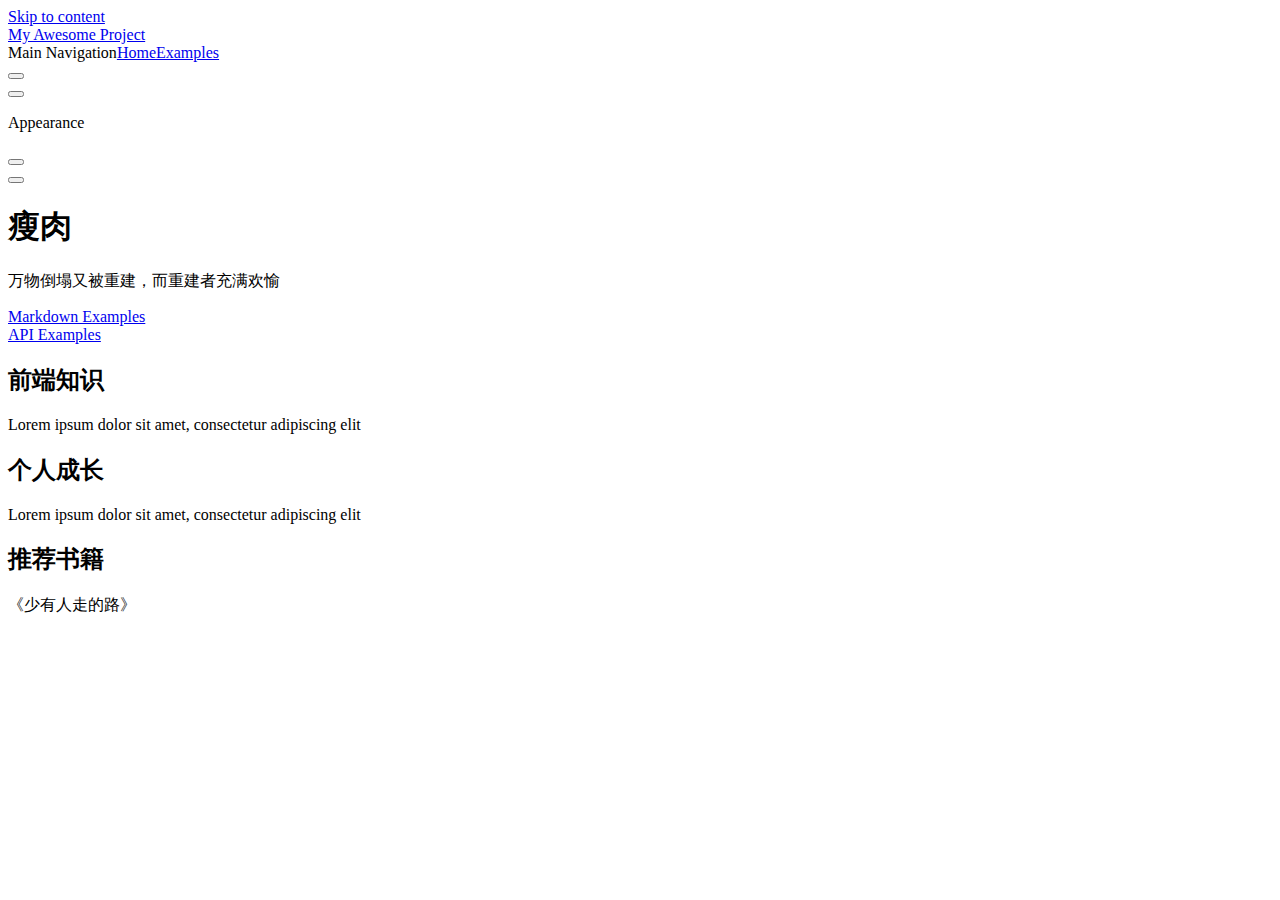
==== commit a4a24298: "chore" ====
--- a/index.html
+++ b/index.html
@@ -6,19 +6,19 @@
     <title>My Awesome Project</title>
     <meta name="description" content="A VitePress Site">
     <meta name="generator" content="VitePress v1.2.3">
-    <link rel="preload stylesheet" href="/assets/style.tY0qKLF-.css" as="style">
+    <link rel="preload stylesheet" href="./assets/style.BZPQQZIM.css" as="style">
     
-    <script type="module" src="/assets/app.C9F_lIP5.js"></script>
-    <link rel="preload" href="/assets/inter-roman-latin.Di8DUHzh.woff2" as="font" type="font/woff2" crossorigin="">
-    <link rel="modulepreload" href="/assets/chunks/framework.BJ4bFU3Q.js">
-    <link rel="modulepreload" href="/assets/chunks/theme.CDz6lV_q.js">
-    <link rel="modulepreload" href="/assets/index.md.15vMhRlA.lean.js">
+    <script type="module" src="./assets/app.Uucok7-l.js"></script>
+    <link rel="preload" href="./assets/inter-roman-latin.Di8DUHzh.woff2" as="font" type="font/woff2" crossorigin="">
+    <link rel="modulepreload" href="./assets/chunks/framework.DzRo9pHu.js">
+    <link rel="modulepreload" href="./assets/chunks/theme.UR8SP0Qj.js">
+    <link rel="modulepreload" href="./assets/index.md.r_xPaEK0.lean.js">
     <script id="check-dark-mode">(()=>{const e=localStorage.getItem("vitepress-theme-appearance")||"auto",a=window.matchMedia("(prefers-color-scheme: dark)").matches;(!e||e==="auto"?a:e==="dark")&&document.documentElement.classList.add("dark")})();</script>
     <script id="check-mac-os">document.documentElement.classList.toggle("mac",/Mac|iPhone|iPod|iPad/i.test(navigator.platform));</script>
   </head>
   <body>
-    <div id="app"><div class="Layout" data-v-5d98c3a5><!--[--><!--]--><!--[--><span tabindex="-1" data-v-0f60ec36></span><a href="#VPContent" class="VPSkipLink visually-hidden" data-v-0f60ec36> Skip to content </a><!--]--><!----><header class="VPNav" data-v-5d98c3a5 data-v-ae24b3ad><div class="VPNavBar home top" data-v-ae24b3ad data-v-ccf7ddec><div class="wrapper" data-v-ccf7ddec><div class="container" data-v-ccf7ddec><div class="title" data-v-ccf7ddec><div class="VPNavBarTitle" data-v-ccf7ddec data-v-ab179fa1><a class="title" href="/" data-v-ab179fa1><!--[--><!--]--><!----><span data-v-ab179fa1>My Awesome Project</span><!--[--><!--]--></a></div></div><div class="content" data-v-ccf7ddec><div class="content-body" data-v-ccf7ddec><!--[--><!--]--><div class="VPNavBarSearch search" data-v-ccf7ddec><!----></div><nav aria-labelledby="main-nav-aria-label" class="VPNavBarMenu menu" data-v-ccf7ddec data-v-7f418b0f><span id="main-nav-aria-label" class="visually-hidden" data-v-7f418b0f>Main Navigation</span><!--[--><!--[--><a class="VPLink link VPNavBarMenuLink active" href="/" tabindex="0" data-v-7f418b0f data-v-9c663999><!--[--><span data-v-9c663999>Home</span><!--]--></a><!--]--><!--[--><a class="VPLink link VPNavBarMenuLink" href="/markdown-examples.html" tabindex="0" data-v-7f418b0f data-v-9c663999><!--[--><span data-v-9c663999>Examples</span><!--]--></a><!--]--><!--]--></nav><!----><div class="VPNavBarAppearance appearance" data-v-ccf7ddec data-v-e6aabb21><button class="VPSwitch VPSwitchAppearance" type="button" role="switch" title="Switch to dark theme" aria-checked="false" data-v-e6aabb21 data-v-d1f28634 data-v-1d5665e3><span class="check" data-v-1d5665e3><span class="icon" data-v-1d5665e3><!--[--><span class="vpi-sun sun" data-v-d1f28634></span><span class="vpi-moon moon" data-v-d1f28634></span><!--]--></span></span></button></div><div class="VPSocialLinks VPNavBarSocialLinks social-links" data-v-ccf7ddec data-v-0394ad82 data-v-7bc22406><!--[--><a class="VPSocialLink no-icon" href="https://github.com/vuejs/vitepress" aria-label="github" target="_blank" rel="noopener" data-v-7bc22406 data-v-eee4e7cb><span class="vpi-social-github" /></a><!--]--></div><div class="VPFlyout VPNavBarExtra extra" data-v-ccf7ddec data-v-d0bd9dde data-v-b6c34ac9><button type="button" class="button" aria-haspopup="true" aria-expanded="false" aria-label="extra navigation" data-v-b6c34ac9><span class="vpi-more-horizontal icon" data-v-b6c34ac9></span></button><div class="menu" data-v-b6c34ac9><div class="VPMenu" data-v-b6c34ac9 data-v-e7ea1737><!----><!--[--><!--[--><!----><div class="group" data-v-d0bd9dde><div class="item appearance" data-v-d0bd9dde><p class="label" data-v-d0bd9dde>Appearance</p><div class="appearance-action" data-v-d0bd9dde><button class="VPSwitch VPSwitchAppearance" type="button" role="switch" title="Switch to dark theme" aria-checked="false" data-v-d0bd9dde data-v-d1f28634 data-v-1d5665e3><span class="check" data-v-1d5665e3><span class="icon" data-v-1d5665e3><!--[--><span class="vpi-sun sun" data-v-d1f28634></span><span class="vpi-moon moon" data-v-d1f28634></span><!--]--></span></span></button></div></div></div><div class="group" data-v-d0bd9dde><div class="item social-links" data-v-d0bd9dde><div class="VPSocialLinks social-links-list" data-v-d0bd9dde data-v-7bc22406><!--[--><a class="VPSocialLink no-icon" href="https://github.com/vuejs/vitepress" aria-label="github" target="_blank" rel="noopener" data-v-7bc22406 data-v-eee4e7cb><span class="vpi-social-github" /></a><!--]--></div></div></div><!--]--><!--]--></div></div></div><!--[--><!--]--><button type="button" class="VPNavBarHamburger hamburger" aria-label="mobile navigation" aria-expanded="false" aria-controls="VPNavScreen" data-v-ccf7ddec data-v-e5dd9c1c><span class="container" data-v-e5dd9c1c><span class="top" data-v-e5dd9c1c></span><span class="middle" data-v-e5dd9c1c></span><span class="bottom" data-v-e5dd9c1c></span></span></button></div></div></div></div><div class="divider" data-v-ccf7ddec><div class="divider-line" data-v-ccf7ddec></div></div></div><!----></header><!----><!----><div class="VPContent is-home" id="VPContent" data-v-5d98c3a5 data-v-1428d186><div class="VPHome" data-v-1428d186 data-v-686f80a6><!--[--><!--]--><div class="VPHero VPHomeHero" data-v-686f80a6 data-v-303bb580><div class="container" data-v-303bb580><div class="main" data-v-303bb580><!--[--><!--]--><!--[--><h1 class="name" data-v-303bb580><span class="clip" data-v-303bb580>瘦肉</span></h1><!----><p class="tagline" data-v-303bb580>万物倒塌又被重建，而重建者充满欢愉</p><!--]--><!--[--><!--]--><div class="actions" data-v-303bb580><!--[--><div class="action" data-v-303bb580><a class="VPButton medium brand" href="/markdown-examples.html" data-v-303bb580 data-v-cad61b99>Markdown Examples</a></div><div class="action" data-v-303bb580><a class="VPButton medium alt" href="/api-examples.html" data-v-303bb580 data-v-cad61b99>API Examples</a></div><!--]--></div><!--[--><!--]--></div><!----></div></div><!--[--><!--]--><!--[--><!--]--><div class="VPFeatures VPHomeFeatures" data-v-686f80a6 data-v-a6181336><div class="container" data-v-a6181336><div class="items" data-v-a6181336><!--[--><div class="grid-3 item" data-v-a6181336><div class="VPLink no-icon VPFeature" data-v-a6181336 data-v-a3976bdc><!--[--><article class="box" data-v-a3976bdc><!----><h2 class="title" data-v-a3976bdc>前端知识</h2><p class="details" data-v-a3976bdc>Lorem ipsum dolor sit amet, consectetur adipiscing elit</p><!----></article><!--]--></div></div><div class="grid-3 item" data-v-a6181336><div class="VPLink no-icon VPFeature" data-v-a6181336 data-v-a3976bdc><!--[--><article class="box" data-v-a3976bdc><!----><h2 class="title" data-v-a3976bdc>个人成长</h2><p class="details" data-v-a3976bdc>Lorem ipsum dolor sit amet, consectetur adipiscing elit</p><!----></article><!--]--></div></div><div class="grid-3 item" data-v-a6181336><div class="VPLink no-icon VPFeature" data-v-a6181336 data-v-a3976bdc><!--[--><article class="box" data-v-a3976bdc><!----><h2 class="title" data-v-a3976bdc>推荐书籍</h2><p class="details" data-v-a3976bdc>《少有人走的路》</p><!----></article><!--]--></div></div><!--]--></div></div></div><!--[--><!--]--><div class="vp-doc container" style="" data-v-686f80a6 data-v-8e2d4988><!--[--><div style="position:relative;" data-v-686f80a6><div></div></div><!--]--></div></div></div><!----><!--[--><!--]--></div></div>
-    <script>window.__VP_HASH_MAP__=JSON.parse("{\"index.md\":\"15vMhRlA\",\"markdown-examples.md\":\"Dee8dric\",\"api-examples.md\":\"D3LwiY7y\"}");window.__VP_SITE_DATA__=JSON.parse("{\"lang\":\"en-US\",\"dir\":\"ltr\",\"title\":\"My Awesome Project\",\"description\":\"A VitePress Site\",\"base\":\"/\",\"head\":[],\"router\":{\"prefetchLinks\":true},\"appearance\":true,\"themeConfig\":{\"nav\":[{\"text\":\"Home\",\"link\":\"/\"},{\"text\":\"Examples\",\"link\":\"/markdown-examples\"}],\"sidebar\":[{\"text\":\"Examples\",\"items\":[{\"text\":\"Markdown Examples\",\"link\":\"/markdown-examples\"},{\"text\":\"Runtime API Examples\",\"link\":\"/api-examples\"}]}],\"socialLinks\":[{\"icon\":\"github\",\"link\":\"https://github.com/vuejs/vitepress\"}]},\"locales\":{},\"scrollOffset\":134,\"cleanUrls\":false}");</script>
+    <div id="app"><div class="Layout" data-v-5d98c3a5><!--[--><!--]--><!--[--><span tabindex="-1" data-v-0f60ec36></span><a href="#VPContent" class="VPSkipLink visually-hidden" data-v-0f60ec36> Skip to content </a><!--]--><!----><header class="VPNav" data-v-5d98c3a5 data-v-ae24b3ad><div class="VPNavBar home top" data-v-ae24b3ad data-v-ccf7ddec><div class="wrapper" data-v-ccf7ddec><div class="container" data-v-ccf7ddec><div class="title" data-v-ccf7ddec><div class="VPNavBarTitle" data-v-ccf7ddec data-v-ab179fa1><a class="title" href="./" data-v-ab179fa1><!--[--><!--]--><!----><span data-v-ab179fa1>My Awesome Project</span><!--[--><!--]--></a></div></div><div class="content" data-v-ccf7ddec><div class="content-body" data-v-ccf7ddec><!--[--><!--]--><div class="VPNavBarSearch search" data-v-ccf7ddec><!----></div><nav aria-labelledby="main-nav-aria-label" class="VPNavBarMenu menu" data-v-ccf7ddec data-v-7f418b0f><span id="main-nav-aria-label" class="visually-hidden" data-v-7f418b0f>Main Navigation</span><!--[--><!--[--><a class="VPLink link VPNavBarMenuLink active" href="./" tabindex="0" data-v-7f418b0f data-v-9c663999><!--[--><span data-v-9c663999>Home</span><!--]--></a><!--]--><!--[--><a class="VPLink link VPNavBarMenuLink" href="./markdown-examples.html" tabindex="0" data-v-7f418b0f data-v-9c663999><!--[--><span data-v-9c663999>Examples</span><!--]--></a><!--]--><!--]--></nav><!----><div class="VPNavBarAppearance appearance" data-v-ccf7ddec data-v-e6aabb21><button class="VPSwitch VPSwitchAppearance" type="button" role="switch" title="Switch to dark theme" aria-checked="false" data-v-e6aabb21 data-v-d1f28634 data-v-1d5665e3><span class="check" data-v-1d5665e3><span class="icon" data-v-1d5665e3><!--[--><span class="vpi-sun sun" data-v-d1f28634></span><span class="vpi-moon moon" data-v-d1f28634></span><!--]--></span></span></button></div><div class="VPSocialLinks VPNavBarSocialLinks social-links" data-v-ccf7ddec data-v-0394ad82 data-v-7bc22406><!--[--><a class="VPSocialLink no-icon" href="https://github.com/vuejs/vitepress" aria-label="github" target="_blank" rel="noopener" data-v-7bc22406 data-v-eee4e7cb><span class="vpi-social-github" /></a><!--]--></div><div class="VPFlyout VPNavBarExtra extra" data-v-ccf7ddec data-v-d0bd9dde data-v-b6c34ac9><button type="button" class="button" aria-haspopup="true" aria-expanded="false" aria-label="extra navigation" data-v-b6c34ac9><span class="vpi-more-horizontal icon" data-v-b6c34ac9></span></button><div class="menu" data-v-b6c34ac9><div class="VPMenu" data-v-b6c34ac9 data-v-e7ea1737><!----><!--[--><!--[--><!----><div class="group" data-v-d0bd9dde><div class="item appearance" data-v-d0bd9dde><p class="label" data-v-d0bd9dde>Appearance</p><div class="appearance-action" data-v-d0bd9dde><button class="VPSwitch VPSwitchAppearance" type="button" role="switch" title="Switch to dark theme" aria-checked="false" data-v-d0bd9dde data-v-d1f28634 data-v-1d5665e3><span class="check" data-v-1d5665e3><span class="icon" data-v-1d5665e3><!--[--><span class="vpi-sun sun" data-v-d1f28634></span><span class="vpi-moon moon" data-v-d1f28634></span><!--]--></span></span></button></div></div></div><div class="group" data-v-d0bd9dde><div class="item social-links" data-v-d0bd9dde><div class="VPSocialLinks social-links-list" data-v-d0bd9dde data-v-7bc22406><!--[--><a class="VPSocialLink no-icon" href="https://github.com/vuejs/vitepress" aria-label="github" target="_blank" rel="noopener" data-v-7bc22406 data-v-eee4e7cb><span class="vpi-social-github" /></a><!--]--></div></div></div><!--]--><!--]--></div></div></div><!--[--><!--]--><button type="button" class="VPNavBarHamburger hamburger" aria-label="mobile navigation" aria-expanded="false" aria-controls="VPNavScreen" data-v-ccf7ddec data-v-e5dd9c1c><span class="container" data-v-e5dd9c1c><span class="top" data-v-e5dd9c1c></span><span class="middle" data-v-e5dd9c1c></span><span class="bottom" data-v-e5dd9c1c></span></span></button></div></div></div></div><div class="divider" data-v-ccf7ddec><div class="divider-line" data-v-ccf7ddec></div></div></div><!----></header><!----><!----><div class="VPContent is-home" id="VPContent" data-v-5d98c3a5 data-v-1428d186><div class="VPHome" data-v-1428d186 data-v-686f80a6><!--[--><!--]--><div class="VPHero VPHomeHero" data-v-686f80a6 data-v-303bb580><div class="container" data-v-303bb580><div class="main" data-v-303bb580><!--[--><!--]--><!--[--><h1 class="name" data-v-303bb580><span class="clip" data-v-303bb580>瘦肉</span></h1><!----><p class="tagline" data-v-303bb580>万物倒塌又被重建，而重建者充满欢愉</p><!--]--><!--[--><!--]--><div class="actions" data-v-303bb580><!--[--><div class="action" data-v-303bb580><a class="VPButton medium brand" href="./markdown-examples.html" data-v-303bb580 data-v-cad61b99>Markdown Examples</a></div><div class="action" data-v-303bb580><a class="VPButton medium alt" href="./api-examples.html" data-v-303bb580 data-v-cad61b99>API Examples</a></div><!--]--></div><!--[--><!--]--></div><!----></div></div><!--[--><!--]--><!--[--><!--]--><div class="VPFeatures VPHomeFeatures" data-v-686f80a6 data-v-a6181336><div class="container" data-v-a6181336><div class="items" data-v-a6181336><!--[--><div class="grid-3 item" data-v-a6181336><div class="VPLink no-icon VPFeature" data-v-a6181336 data-v-a3976bdc><!--[--><article class="box" data-v-a3976bdc><!----><h2 class="title" data-v-a3976bdc>前端知识</h2><p class="details" data-v-a3976bdc>Lorem ipsum dolor sit amet, consectetur adipiscing elit</p><!----></article><!--]--></div></div><div class="grid-3 item" data-v-a6181336><div class="VPLink no-icon VPFeature" data-v-a6181336 data-v-a3976bdc><!--[--><article class="box" data-v-a3976bdc><!----><h2 class="title" data-v-a3976bdc>个人成长</h2><p class="details" data-v-a3976bdc>Lorem ipsum dolor sit amet, consectetur adipiscing elit</p><!----></article><!--]--></div></div><div class="grid-3 item" data-v-a6181336><div class="VPLink no-icon VPFeature" data-v-a6181336 data-v-a3976bdc><!--[--><article class="box" data-v-a3976bdc><!----><h2 class="title" data-v-a3976bdc>推荐书籍</h2><p class="details" data-v-a3976bdc>《少有人走的路》</p><!----></article><!--]--></div></div><!--]--></div></div></div><!--[--><!--]--><div class="vp-doc container" style="" data-v-686f80a6 data-v-8e2d4988><!--[--><div style="position:relative;" data-v-686f80a6><div></div></div><!--]--></div></div></div><!----><!--[--><!--]--></div></div>
+    <script>window.__VP_HASH_MAP__=JSON.parse("{\"index.md\":\"r_xPaEK0\",\"markdown-examples.md\":\"Bb9ImcS6\",\"api-examples.md\":\"CjaApkS4\"}");window.__VP_SITE_DATA__=JSON.parse("{\"lang\":\"en-US\",\"dir\":\"ltr\",\"title\":\"My Awesome Project\",\"description\":\"A VitePress Site\",\"base\":\"./\",\"head\":[],\"router\":{\"prefetchLinks\":true},\"appearance\":true,\"themeConfig\":{\"nav\":[{\"text\":\"Home\",\"link\":\"/\"},{\"text\":\"Examples\",\"link\":\"/markdown-examples\"}],\"sidebar\":[{\"text\":\"Examples\",\"items\":[{\"text\":\"Markdown Examples\",\"link\":\"/markdown-examples\"},{\"text\":\"Runtime API Examples\",\"link\":\"/api-examples\"}]}],\"socialLinks\":[{\"icon\":\"github\",\"link\":\"https://github.com/vuejs/vitepress\"}]},\"locales\":{},\"scrollOffset\":134,\"cleanUrls\":false}");</script>
     
   </body>
 </html>